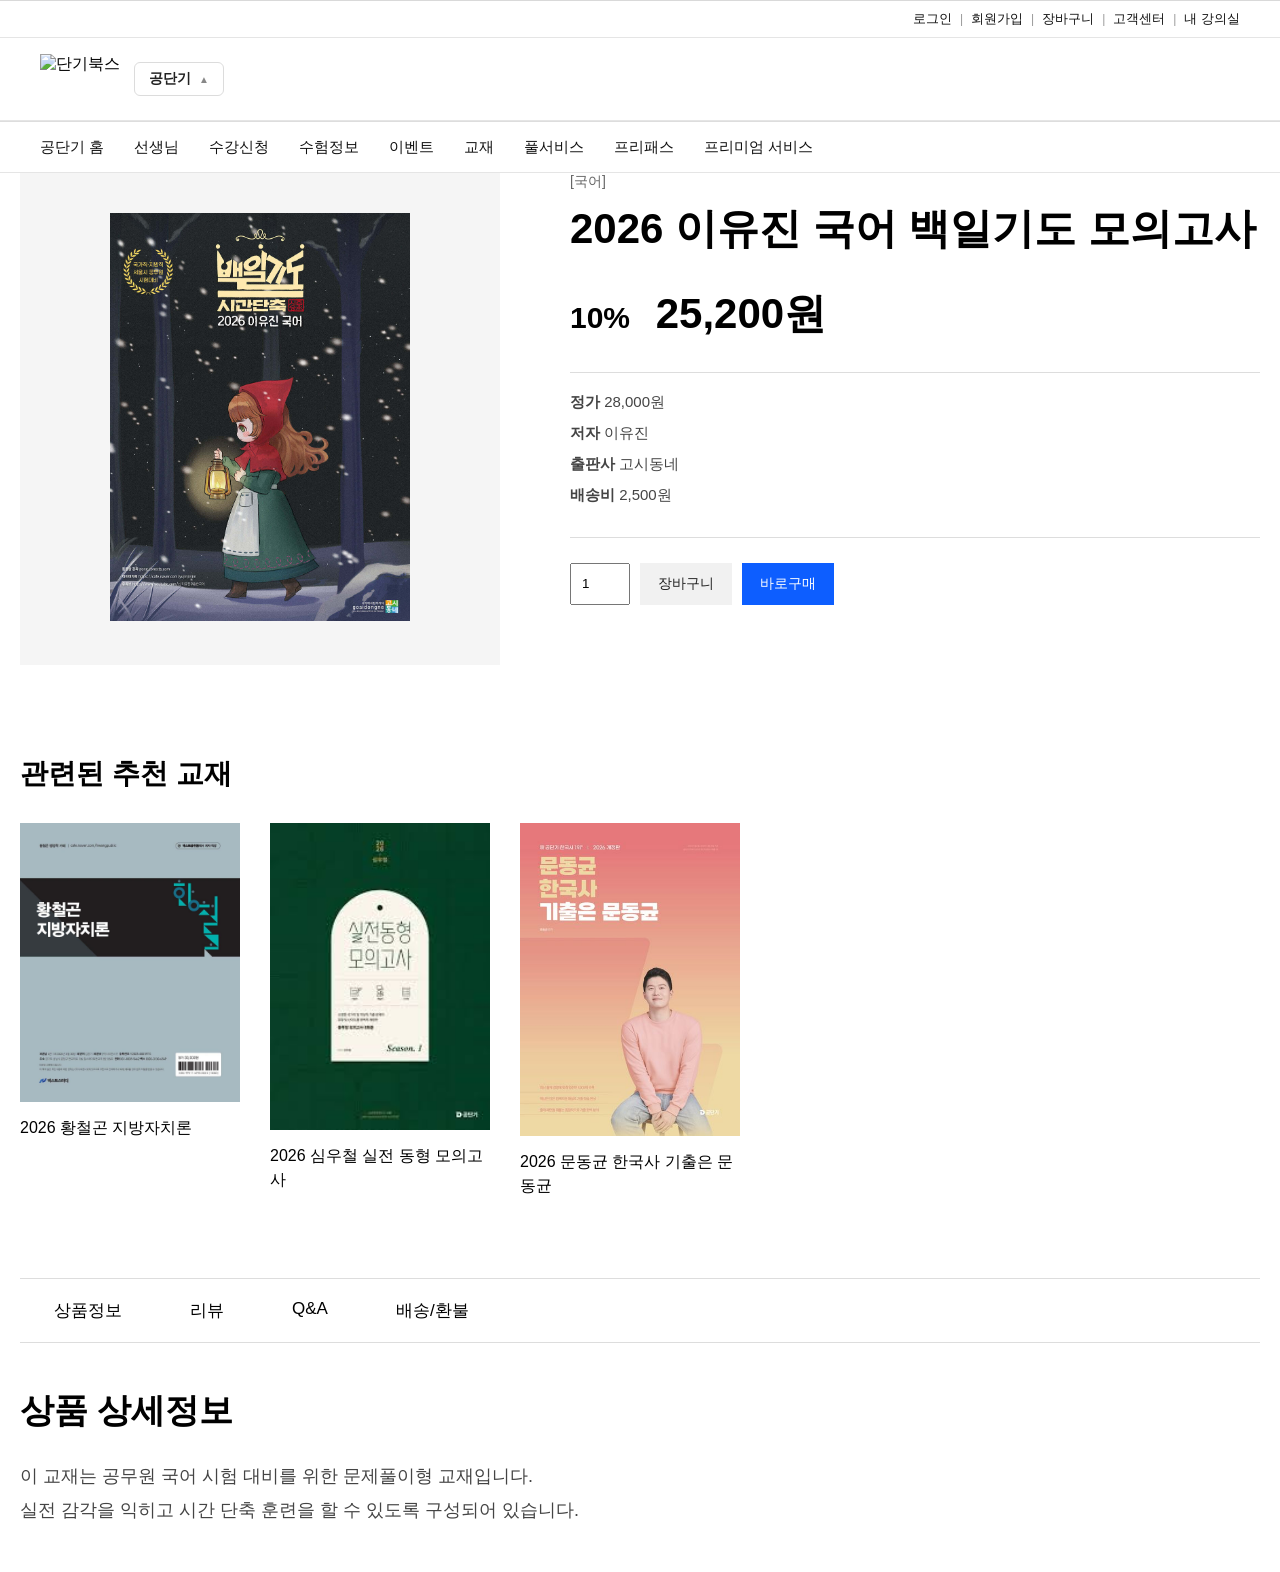
==== sub.html @ 4f8efdba "20260330" ====
<!DOCTYPE html>
<html lang="ko">

<head>
    <meta charset="UTF-8">
    <meta name="viewport" content="width=device-width, initial-scale=1.0">
    <title>상세 페이지</title>
    <link rel="stylesheet" href="./css/reset.css">
    <link rel="stylesheet" href="./css/main.css">
</head>

<body>

    <header class="sub-header">
        <div class="top-menu-wrap">
            <div class="top-menu">
                <a href="#">로그인</a>
                <span>|</span>
                <a href="#">회원가입</a>
                <span>|</span>
                <a href="#">장바구니</a>
                <span>|</span>
                <a href="#">고객센터</a>
                <span>|</span>
                <a href="#">내 강의실</a>
            </div>
        </div>

        <div class="logo-wrap">
            <div class="logo-inner">
                <a href="../index.html" class="logo-area">
                    <img src="https://un-static.conects.com/un_static/img/common/logo/header_logo_dangibooks.png"
                        alt="단기북스">
                </a>
                <div class="brand-select">
                    공단기
                    <span>▲</span>
                </div>
            </div>
        </div>
    </header>

    <div class="container sub-page">

        <section class="product-top">

        </section>

    </div>

    <div class="gnb-wrap">
        <div class="gnb-inner">
            <ul class="gnb-menu">
                <li><a href="#">공단기 홈</a></li>
                <li><a href="#">선생님</a></li>
                <li><a href="#">수강신청</a></li>
                <li><a href="#">수험정보</a></li>
                <li><a href="#">이벤트</a></li>
                <li><a href="#">교재</a></li>
                <li><a href="#">풀서비스</a></li>
                <li><a href="#">프리패스</a></li>
                <li><a href="#">프리미엄 서비스</a></li>
            </ul>
        </div>
    </div>

    <div class="container sub-page">

        <section class="product-top">
            <div class="product-left">
                <img src="./img/book3.jpg" alt="2026 이유진 국어 백일기도 모의고사">
            </div>

            <div class="product-right">
                <p class="book-label">[국어]</p>
                <h2 class="product-title">2026 이유진 국어 백일기도 모의고사</h2>
                <p class="product-price"><span>10%</span> 25,200원</p>

                <div class="product-info">
                    <p><strong>정가</strong> 28,000원</p>
                    <p><strong>저자</strong> 이유진</p>
                    <p><strong>출판사</strong> 고시동네</p>
                    <p><strong>배송비</strong> 2,500원</p>
                </div>

                <div class="purchase-box">
                    <input type="number" value="1" min="1">
                    <button class="cart-btn">장바구니</button>
                    <button class="buy-btn">바로구매</button>
                </div>
            </div>
        </section>

        <section class="related-books">
            <h3>관련된 추천 교재</h3>
            <div class="related-list">
                <div class="related-item">
                    <img src="./img/book1.jpg " alt="관련 책 1">
                    <p>2026 황철곤 지방자치론</p>
                </div>
                <div class="related-item">
                    <img src="./img/book2.jpg" alt="관련 책 2">
                    <p>2026 심우철 실전 동형 모의고사</p>
                </div>
                <div class="related-item">
                    <img src="./img/book4.jpg" alt="관련 책 3">
                    <p>2026 문동균 한국사 기출은 문동균</p>
                </div>
            </div>
        </section>

        <section class="detail-section">
            <ul class="detail-menu">
                <li>상품정보</li>
                <li>리뷰</li>
                <li>Q&A</li>
                <li>배송/환불</li>
            </ul>

            <div class="detail-content">
                <h3>상품 상세정보</h3>
                <p>
                    이 교재는 공무원 국어 시험 대비를 위한 문제풀이형 교재입니다.<br>
                    실전 감각을 익히고 시간 단축 훈련을 할 수 있도록 구성되어 있습니다.
                </p>
            </div>
        </section>

    </div>

</body>

</html>
---- css/main.css ----
@charset "utf-8";

* {
  margin: 0;
  padding: 0;
  box-sizing: border-box;
}

html,
body {
  overflow-x: hidden;
}

body {
  background-color: #fff;
  font-family: Arial, "Noto Sans KR", sans-serif;
}

ul,
li {
  list-style: none;
}

a {
  text-decoration: none;
  color: inherit;
}

.container {
  width: 1240px;
  margin: 0 auto;
}

/* header */
header {
  width: 100%;
  border-bottom: 1px solid #ddd;
}

#header_top {
  width: 100%;
  height: 32px;
  background-color: #f8f8f8;
  border-bottom: 1px solid #eee;
}

.top-inner {
  height: 100%;
  display: flex;
  justify-content: flex-end;
  align-items: center;
}

.top-menu {
  display: flex;
  gap: 12px;
}

.top-menu li::after {
  content: "|";
  margin-left: 12px;
  color: #ccc;
}

.top-menu li:last-child::after {
  content: "";
}

#header_main {
  width: 1240px;
  height: 70px;
  margin: 0 auto;
  background-color: #fff;
  display: flex;
}

.header-inner {
  height: 100%;
  display: flex;
  align-items: center;
  gap: 16px;
}

#logo {
  display: flex;
  align-items: center;
  gap: 12px;
}

#header_main img{
 width: 175px;
}
.logo-text {
  font-size: 28px;
  font-weight: 800;
  color: #222;
  letter-spacing: -1px;
  line-height: 1;
}

/* family site */
.family-site {
  position: relative;
}

.family-btn {
  min-width: 98px;
  height: 42px;
  padding: 0 14px;
  border: 1px solid #dcdcdc;
  border-radius: 6px;
  background-color: #fff;
  display: flex;
  align-items: center;
  justify-content: space-between;
  gap: 10px;
  font-size: 16px;
  font-weight: 700;
  cursor: pointer;
  margin-top: 6px;
}

.arrow {
  font-size: 14px;
  color: #7a8699;
  transition: 0.2s;
}

.family-list {
  display: none;
  position: absolute;
  top: 42px;
  left: 0;
  width: 150px;
  background-color: #fff;
  border: 1px solid #ddd;
  border-top: none;
  border-radius: 0 0 6px 6px;
  box-shadow: 0 8px 18px rgba(0, 0, 0, 0.08);
  z-index: 1000;
  padding: 10px 0;
}

.family-list li {
  padding: 12px 18px;
  font-size: 15px;
  white-space: nowrap;
}

.family-list li:hover {
  background-color: #f5f7fb;
}

.family-site:hover .family-list {
  display: block;
}

.family-site:hover .family-btn {
  border-bottom-left-radius: 0;
  border-bottom-right-radius: 0;
}

.family-site:hover .arrow {
  transform: rotate(180deg);
}

/* nav */
nav {
  width: 100%;
  height: 50px;
  background-color: #fff;
  border-top: 1px solid #eee;
  border-bottom: 1px solid #ddd;
}

nav .container {
  height: 100%;
  display: flex;
  justify-content: flex-start;
  align-items: center;
}

nav ul {
  display: flex;
  align-items: center;
  gap: 34px;
  height: 100%;
  white-space: nowrap;
}

.gnb a {
  font-size: 18px;
  font-weight: 700;
  color: #222;
}

/* main */
main {
  width: 1240px;
  margin: 0 auto;
  display: flex;
  gap: 20px;
  background-color: #fff;
}

aside {
  width: 190px;
  padding: 20px 0;
  background-color: #fff;
}

.side-box {
  width: 100%;
  background-color: #fff;
  border-radius: 10px;
  border: 1px solid #e5e5e5;
  overflow: hidden;
}

.side-header {
  background: linear-gradient(135deg, #2d6cdf, #4a7df0);
  color: white;
  font-size: 18px;
  font-weight: 700;
  padding: 18px;
}

.side-menu {
  padding: 10px 0;
}

.side-menu li {
  padding: 14px 18px;
  font-size: 15px;
  color: #222;
  cursor: pointer;
}

.side-menu li:hover {
  background-color: #f5f7fb;
}

.side-menu li.active {
  font-weight: 700;
}

.side-menu li.sub {
  font-size: 13px;
  color: #999;
  padding-left: 28px;
}

.side-divider {
  height: 1px;
  background-color: #eee;
  margin: 10px 0;
}

/* main content */
#main_content {
  flex: 1;
  background-color: #fff;
  min-width: 0;
}

#content-top {
  width: 100%;
  display: flex;
  gap: 18px;
  align-items: flex-start;
}

#slider {
  flex: 1;
  min-width: 0;
  height: 420px;
  border: 1px solid #ddd;
  border-radius: 16px;
  display: flex;
  overflow: hidden;
  background: #fff;
}

#slider_txt {
  width: 220px;              
  padding: 40px 24px;
  flex-shrink: 0;
  position: relative;
  display: flex;
  flex-direction: column;
  justify-content: flex-start;
}

#slider_txt h2 {
  font-size: 22px;
  font-weight: 800;
  line-height: 1.4;
  color: #111;
  margin-bottom: 18px;
}


#slider_txt h2 span {
  color: #2f6bff;   /* 👉 Pick! 강조 */
}
#slider_txt p {
  font-size: 15px;
  line-height: 1.6;
  color: #4a5a6a;
}

.slider-btns {
  position: absolute;
  bottom: 30px;
  left: 24px;
  display: flex;
  gap: 10px;
}

.slider-btns button {
  width: 38px;
  height: 38px;
  border-radius: 50%;
  border: 1px solid #ddd;
  background: #fff;
  font-size: 18px;
  cursor: pointer;
  transition: 0.2s;
}


.slider-main {
  flex: 1;
  min-width: 0;
  display: flex;
  align-items: center;
  justify-content: space-between;
  padding: 24px 28px;
  gap: 22px;
}

.main-book {
  width: 210px;
  flex-shrink: 0;
  display: flex;
  justify-content: center;
  align-items: center;
}

.main-book img {
  width: 200px;
  max-height: 290px;
  object-fit: contain;
  display: block;
}

.main-info {
  flex: 1;
  min-width: 0;
  padding-right: 6px;
}

.main-info h3 {
  font-size: 17px;
  line-height: 1.45;
  margin: 0 0 12px;
  color: #111;
}

.author,
.price,
.rank {
  margin-bottom: 10px;
  font-size: 14px;
  line-height: 1.6;
}

.main-info .price span {
  color: #2457ff;
  font-weight: 700;
}

.slider-desc {
  margin-top: 10px;
  font-size: 14px;
  line-height: 1.6;
  color: #7d8793;
  max-width: 420px;
  min-height: 48px;
}

.thumb-list {
  display: flex;
  gap: 8px;
  margin-top: 22px;
  flex-wrap: nowrap;
  overflow-x: auto;
}

.thumb-list .thumb {
  width: 52px;
  height: 68px;
  object-fit: cover;
  border: 1px solid #ddd;
  border-radius: 6px;
  cursor: pointer;
  background: #fff;
  flex-shrink: 0;
  transition: 0.2s;
}

.thumb-list .thumb:hover {
  transform: translateY(-2px);
}


.thumb-list .thumb.active {
  border: 2px solid #2f6bff;
}

.recent-view {
  width: 120px;            
  min-width: 120px;
  height: 220px;
  border: 1px solid #ddd;
  border-radius: 16px;
  background: #fff;
  padding: 16px 14px;
  display: flex;
  flex-direction: column;
  justify-content: flex-start;
}

.recent-view h4 {
  font-size: 14px;
  font-weight: 700;
  color: #111;
  margin-bottom: 14px;
}

.recent-empty {
  flex: 1;
  border-top: 1px solid #eee;
  padding-top: 14px;

  display: flex;
  align-items: center;
  justify-content: center;

  font-size: 13px;
  color: #888;
  text-align: center;
  line-height: 1.6;
}

/* search */
#search-section,
.book-section {
  width: calc(100% - 106px);
}

#search-section {
  margin: 30px 0 0 0;
}

.search-wrap {
  width: 100%;
  height: 95px;
  background-color: #f3f4f8;
  border-radius: 14px;
  display: flex;
  align-items: center;
  justify-content: center;
  padding: 30px 20px;
}

#search {
  width: 340px;
  height: 48px;
  border: 1px solid #dcdfe5;
  border-radius: 10px;
  background-color: #fff;
  outline: none;
  padding: 0 16px;
  font-size: 15px;
  color: #333;
}

#search::placeholder {
  color: #b7bfcc;
}

#search-result {
  margin-top: 24px;
}

/* books */
.book-section {
  display: block;
  margin-top: 40px;
}

.section-title {
  display: block;
  width: 100%;
  font-size: 28px;
  font-weight: 800;
  color: #111;
  margin: 40px 0 24px;
}

.book-grid {
  display: grid;
  grid-template-columns: repeat(5, 1fr);
  gap: 40px 24px;
  width: 100%;
}

.top-grid {
  margin-bottom: 60px;
}

.bottom-grid {
  margin-bottom: 60px;
}
.top-grid {
  gap: 28px 18px;   /* 위쪽만 간격 조금 줄임 */
}

.top-grid .book-thumb {
  height: 180px;    /* 기존 220보다 작게 */
}

.top-grid .book-info {
  margin-top: 10px;
}

.top-grid .book-title {
  font-size: 14px;
  line-height: 1.4;
  min-height: 40px;
}

.top-grid .book-author {
  font-size: 12px;
  margin-bottom: 8px;
}

.top-grid .book-price {
  font-size: 14px;
}

.book-item {
  width: 100%;
  min-width: 0;
  cursor: pointer;
}

.book-thumb {
  width: 100%;
  height: 220px;
  overflow: hidden;
  border-radius: 4px;
  background: none;
}

.book-thumb img {
  width: 100%;
  height: 100%;
  object-fit: contain;
  display: block;
  transition: transform 0.25s ease;
}

.book-item:hover .book-thumb img {
  transform: scale(1.03);
}

.book-info {
  margin-top: 14px;
}

.book-rank {
  display: inline-flex;
  width: 26px;
  height: 26px;
  border-radius: 8px;
  background-color: #7b8798;
  color: #fff;
  font-size: 14px;
  font-weight: 700;
  align-items: center;
  justify-content: center;
  margin-bottom: 10px;
}

.book-title {
  font-size: 16px;
  line-height: 1.45;
  font-weight: 700;
  color: #111;
  min-height: 46px;
  margin-bottom: 8px;
}

.book-author {
  font-size: 13px;
  color: #8b95a1;
  margin-bottom: 10px;
}

.book-price {
  font-size: 15px;
  font-weight: 700;
}

.book-price .discount {
  color: #2457ff;
  margin-right: 6px;
}

.book-price .price {
  color: #111;
}

.top-grid .book-info {
  margin-top: 12px;
}

.top-grid .book-title {
  font-size: 14px;
  line-height: 1.4;
  min-height: 40px;
}

.top-grid .book-author {
  font-size: 12px;
}

.top-grid .book-price {
  font-size: 14px;
}

/* footer */
footer {
  width: 100%;
  background-color: #f7f7f7;
  border-top: 1px solid #ddd;
  padding: 28px 0 36px;
}


.footer-inner {
  display: flex;
  flex-direction: column;
  gap: 10px;
}

.footer-top {
  display: flex;
  justify-content: space-between;
  align-items: center;
  margin-bottom: 4px;
}

.footer-menu {
  display: flex;
  gap: 20px;
  font-size: 12px;
  color: #666;
}

.footer-menu li {
  position: relative;
}

.footer-menu li::after {
  content: "|";
  margin-left: 15px;
  color: #ccc;
}


.footer-menu li:last-child::after {
  content: "";
}

.footer-menu .bold {
  font-weight: 700;
  color: #222;
}

.family-site-btn {
  min-width: 160px;
  height: 32px;
  padding: 0 14px;
  border: 1px solid #ddd;
  border-radius: 4px;
  background: #fff;
  font-size: 12px;
  color: #333;
  text-align: left;
  cursor: pointer;
}


.family-site-footer {
  flex-shrink: 0;
}

.company {
  font-size: 15px;
  font-weight: 700;
  color: #444;
  margin-top: 2px;
}

.company-info {
  font-size: 12px;
  color: #777;
  line-height: 1.8;
}

.company-info span {
  margin: 0 6px;
  color: #c7c7c7;
}

.company-banner {
  width: 100%;
  margin: 30px 0;
  border-radius: 10px;
  overflow: hidden;
}

.company-banner img {
  display: block;
  width: 100%;
  height: auto;
}


/* 서브페이지 */
.sub-page {
   padding: 0;
}

.product-top {
  display: flex;
  gap: 70px;
  align-items: flex-start;
  margin-top: 0;
}

.product-left {
  width: 480px;
  background: #f5f5f5;
  padding: 40px;
  box-sizing: border-box;
  text-align: center;
}

.product-left img {
  width: 300px;
  height: auto;
}

.product-right {
  flex: 1;
}

.book-label {
  font-size: 14px;
  color: #666;
  margin-bottom: 10px;
}

.product-title {
  font-size: 42px;
  line-height: 1.35;
  margin-bottom: 28px;
}


.product-price {
  font-size: 42px;
  font-weight: 700;
  margin-bottom: 30px;
}


.product-price span {
  font-size: 30px;
  margin-right: 14px;
}
.product-info {
  border-top: 1px solid #ddd;
  border-bottom: 1px solid #ddd;
  padding: 20px 0;
  margin-bottom: 25px;
}

.product-info p {
  font-size: 15px;
  margin-bottom: 12px;
  color: #444;
}

.purchase-box {
  display: flex;
  gap: 10px;
  align-items: center;
}

.purchase-box input {
  width: 60px;
  height: 42px;
  padding-left: 10px;
  box-sizing: border-box;
}

.cart-btn,
.buy-btn {
  height: 42px;
  padding: 0 18px;
  border: none;
  cursor: pointer;
  font-size: 14px;
}

.cart-btn {
  background: #f1f1f1;
  color: #222;
}

.buy-btn {
  background: #0d5eff;
  color: white;
}

.related-books {
  margin-top: 90px;
}

.related-books h3 {
  font-size: 28px;
  margin-bottom: 30px;
}

.related-list {
  display: flex;
  gap: 30px;
}

.related-item {
  width: 220px;
}

.related-item img {
  width: 100%;
  height: auto;
  display: block;
  background: #f7f7f7;
}

.related-item p {
  margin-top: 14px;
  font-size: 16px;
  line-height: 1.5;
}

.detail-section {
  margin-top: 80px;
}

.detail-menu {
  display: flex;
  border-top: 1px solid #ddd;
  border-bottom: 1px solid #ddd;
  margin-top: 80px;
}

.detail-menu li {
  padding: 20px 34px;
  font-size: 17px;
  font-weight: 500;
  cursor: pointer;
}

.detail-content {
  padding: 45px 0;
}

.detail-content h3 {
  font-size: 34px;
  margin-bottom: 25px;
}

.detail-content p {
  font-size: 18px;
  line-height: 1.9;
  color: #444;
}

/* ===== 서브페이지 헤더 ===== */
.sub-header {
  width: 100%;
  background: #fff;
  border-top: 1px solid #d9d9d9;
}

.top-menu-wrap {
  border-bottom: 1px solid #e5e5e5;
}

.top-menu {
  width: 1200px;
  margin: 0 auto;
  height: 36px;
  display: flex;
  justify-content: flex-end;
  align-items: center;
  gap: 8px;
  font-size: 13px;
}

.top-menu a {
  color: #111;
  text-decoration: none;
}

.top-menu span {
  color: #999;
  font-size: 12px;
}

.logo-wrap {
  border-bottom: 1px solid #e5e5e5;
}

.logo-inner {
  width: 1200px;
  height: 82px;
  margin: 0 auto;
  display: flex;
  align-items: center;
  gap: 14px;
}

.logo-area img {
  height: 50px;
  display: block;
}

.brand-select {
  height: 34px;
  padding: 0 14px;
  border: 1px solid #dcdcdc;
  border-radius: 6px;
  display: flex;
  align-items: center;
  gap: 8px;
  font-size: 14px;
  font-weight: 600;
  color: #222;
  background: #fff;
}

.brand-select span {
  font-size: 10px;
  color: #888;
}

/* ===== 메뉴바 (gnb) ===== */
.gnb-wrap {
  border-bottom: 1px solid #e5e5e5;
  background: #fff;
}

.gnb-inner {
  width: 1200px;
  margin: 0 auto;
}

.gnb-menu {
  display: flex;
  gap: 30px;
  height: 50px;
  align-items: center;
}

.gnb-menu li a {
  font-size: 15px;
  font-weight: 500;
  color: #111;
  text-decoration: none;
}

.gnb-menu li a:hover {
  color: #0d5eff;
}
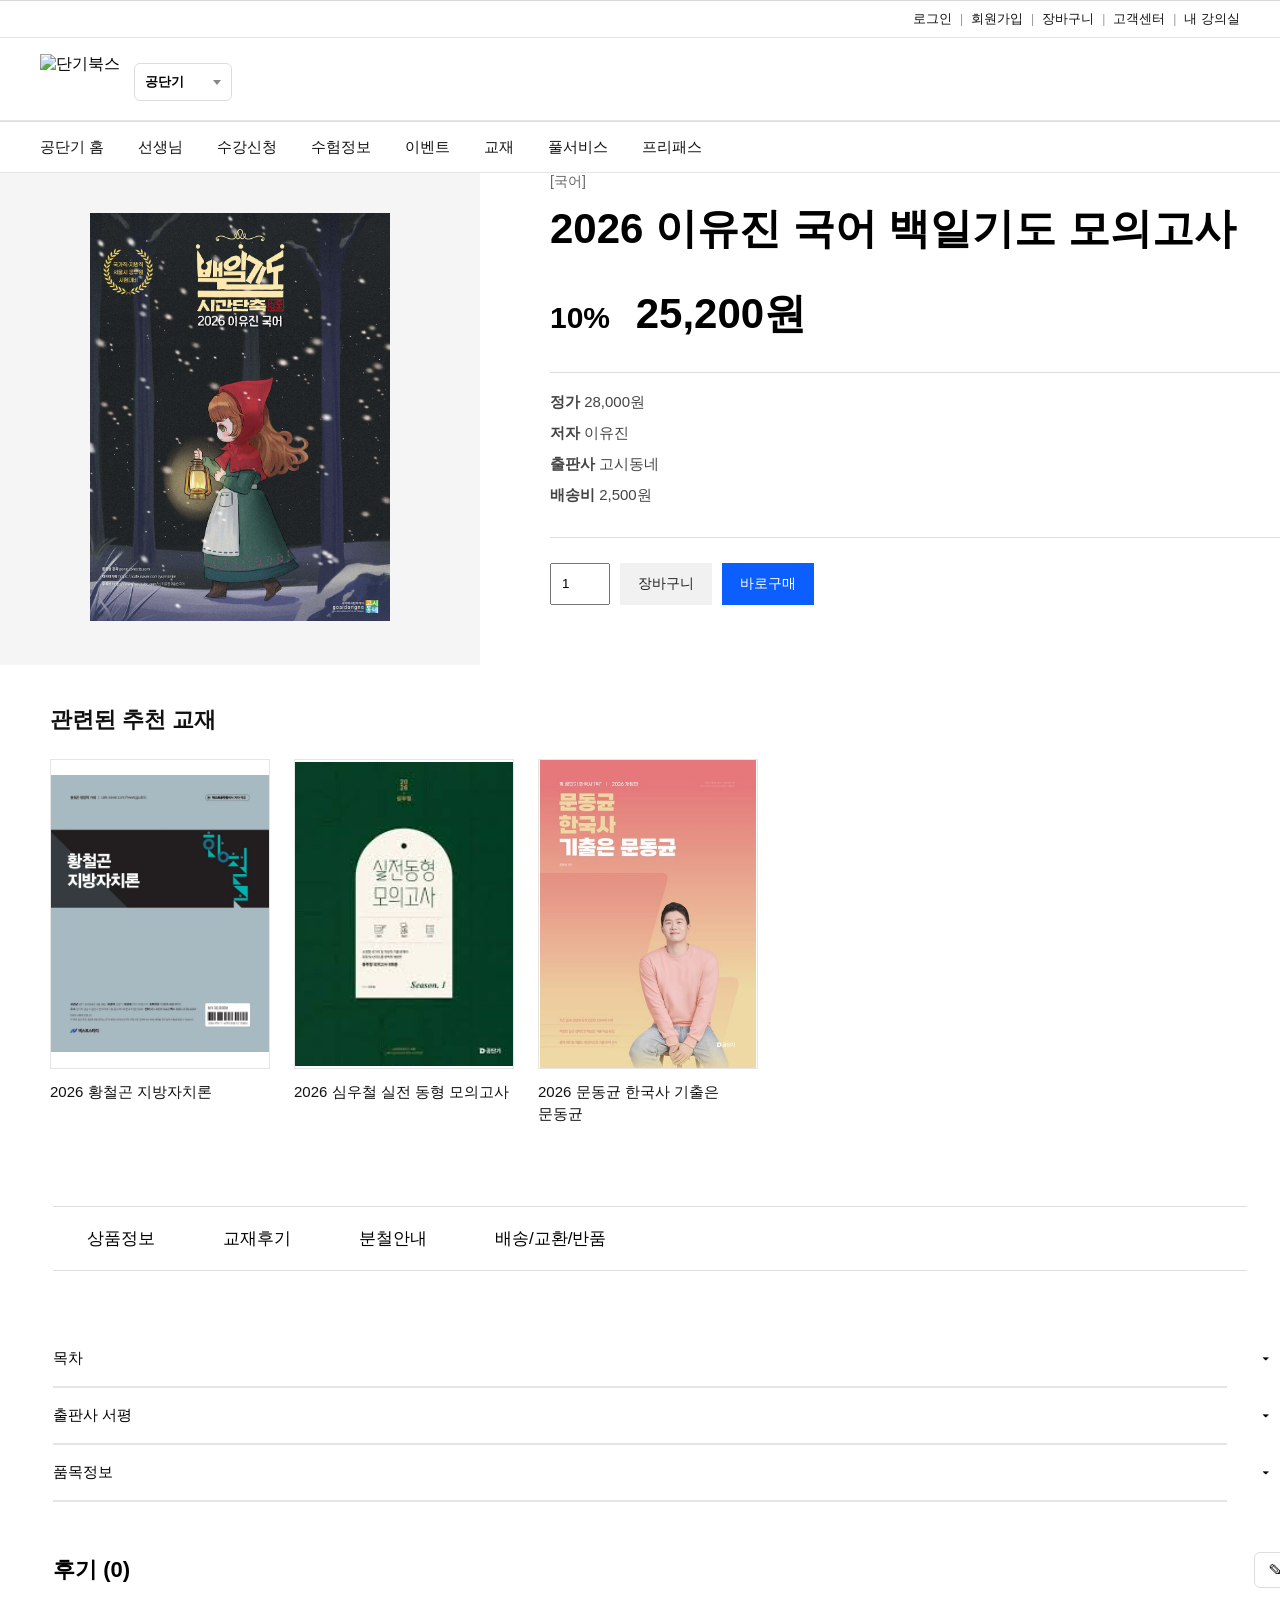
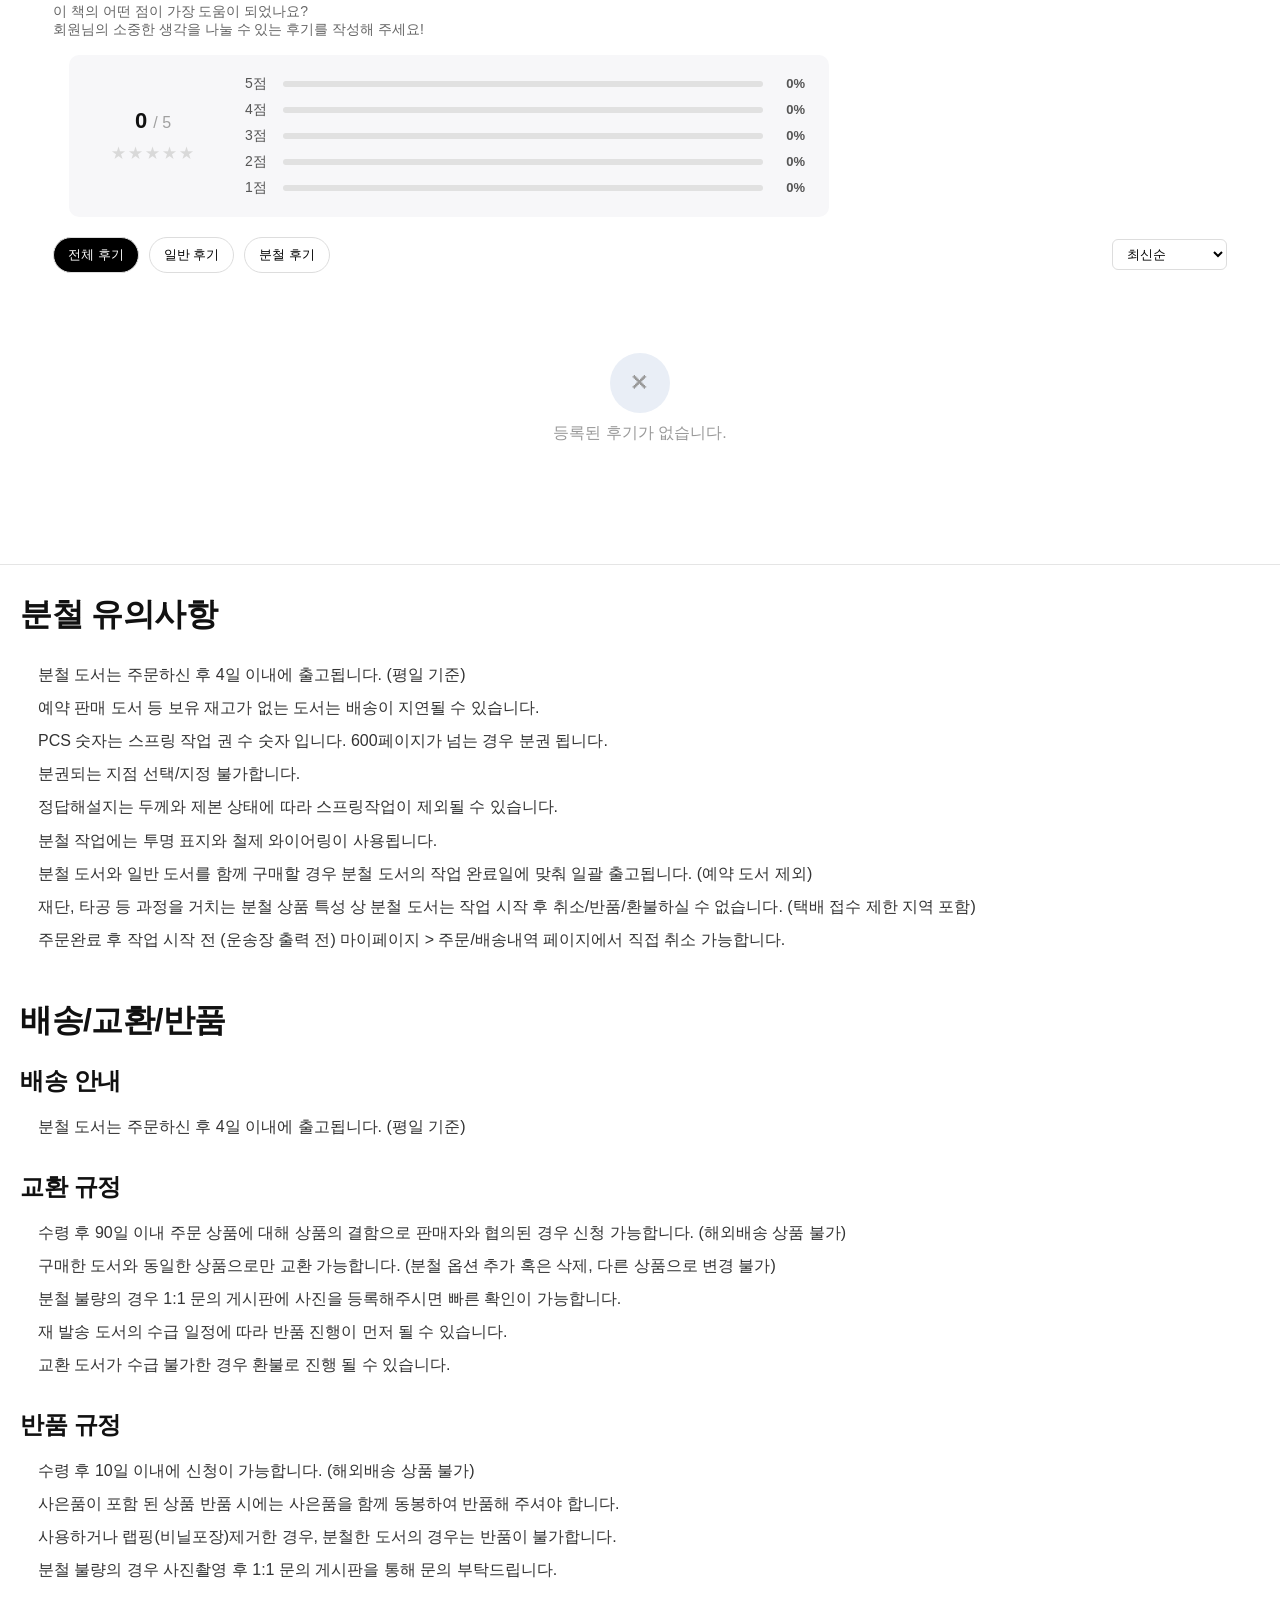
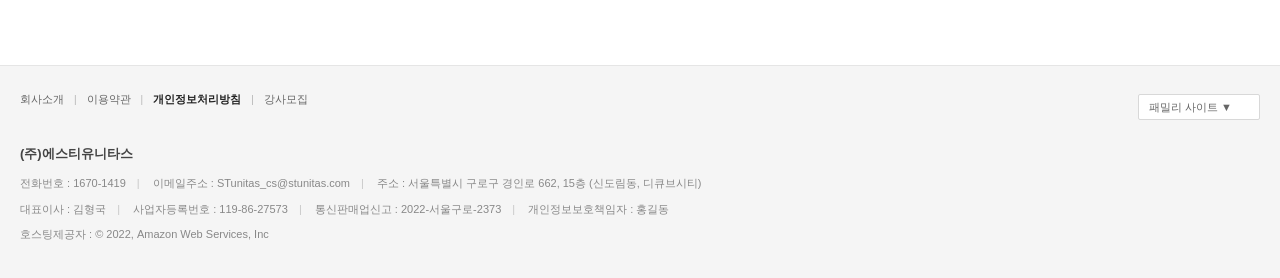
==== commit 78978307: "20260330" ====
--- a/sub.html
+++ b/sub.html
@@ -28,39 +28,69 @@
 
         <div class="logo-wrap">
             <div class="logo-inner">
-                <a href="../index.html" class="logo-area">
+                <a href="./index.html" class="logo-area">
                     <img src="https://un-static.conects.com/un_static/img/common/logo/header_logo_dangibooks.png"
                         alt="단기북스">
                 </a>
-                <div class="brand-select">
-                    공단기
-                    <span>▲</span>
-                </div>
-            </div>
-        </div>
+                <div class="family-site">
+                    <div class="family-btn">
+                        <span>공단기</span>
+                        <span class="arrow"></span>
+                    </div>
+                    <ul class="family-list">
+                        <li> <a href="#">공단기</a></li>
+                        <li> <a href="#">기술단기</a></li>
+                        <li> <a href="#">소방단기</a></li>
+                        <li> <a href="#">공기업단기</a></li>
+                        <li> <a href="#">자단기</a></li>
+                        <li> <a href="#">영단기</a></li>
+                        <li> <a href="#">노무사단기</a></li>
+                        <li> <a href="#">법무사단기</a></li>
+                    </ul>
+
+                </div>
+            </div>
     </header>
-
-    <div class="container sub-page">
-
-        <section class="product-top">
-
-        </section>
-
-    </div>
 
     <div class="gnb-wrap">
         <div class="gnb-inner">
             <ul class="gnb-menu">
-                <li><a href="#">공단기 홈</a></li>
-                <li><a href="#">선생님</a></li>
-                <li><a href="#">수강신청</a></li>
-                <li><a href="#">수험정보</a></li>
-                <li><a href="#">이벤트</a></li>
-                <li><a href="#">교재</a></li>
-                <li><a href="#">풀서비스</a></li>
-                <li><a href="#">프리패스</a></li>
-                <li><a href="#">프리미엄 서비스</a></li>
-            </ul>
+                <li><a href="index.html">공단기 홈</a></li>
+                <li><a href="sub.html">선생님</a></li>
+
+                <li class="has-sub">
+                    <a href="sub.html">수강신청</a>
+                    <ul class="sub-menu">
+                        <li><a href="#">전체강좌</a></li>
+                        <li><a href="#">무료강좌</a></li>
+                    </ul>
+                </li>
+                <li><a href="sub.html">수험정보</a></li>
+                <li><a href="sub.html">이벤트</a></li>
+                <li><a href="sub.html">교재</a></li>
+                <li class="has-sub">
+                    <a href="sub.html">풀서비스</a>
+                    <ul class="sub-menu">
+                        <li><a href="#">국가직 풀서비스</a></li>
+                        <li><a href="#">지방직 풀서비스</a></li>
+                        <li><a href="#">법원직 풀서비스</a></li>
+                        <li><a href="#">군무원 풀서비스</a></li>
+                    </ul>
+                </li>
+
+                <li class="has-sub">
+                    <a href="sub.html">프리패스</a>
+                    <ul class="sub-menu">
+                        <li><a href="#">9/7급 프리패스</a></li>
+                        <li><a href="#">9급 프리패스</a></li>
+                        <li><a href="#">법원등기 프리패스</a></li>
+                        <li><a href="#">군무원 프리패스</a></li>
+                        <li><a href="#">PAST프리패스</a></li>
+                        <li><a href="#">대학생 프리패스</a></li>
+                        <li><a href="#">36+프리패스</a></li>
+                        <li><a href="#">교정직 승진 프리패스</a></li>
+                        <li><a href="#">프리미엄서비스</a></li>
+                    </ul>
         </div>
     </div>
 
@@ -73,7 +103,7 @@
 
             <div class="product-right">
                 <p class="book-label">[국어]</p>
-                <h2 class="product-title">2026 이유진 국어 백일기도 모의고사</h2>
+                <h5 class="product-title">2026 이유진 국어 백일기도 모의고사</h5>
                 <p class="product-price"><span>10%</span> 25,200원</p>
 
                 <div class="product-info">
@@ -92,41 +122,244 @@
         </section>
 
         <section class="related-books">
-            <h3>관련된 추천 교재</h3>
-            <div class="related-list">
-                <div class="related-item">
-                    <img src="./img/book1.jpg " alt="관련 책 1">
-                    <p>2026 황철곤 지방자치론</p>
-                </div>
-                <div class="related-item">
-                    <img src="./img/book2.jpg" alt="관련 책 2">
-                    <p>2026 심우철 실전 동형 모의고사</p>
-                </div>
-                <div class="related-item">
-                    <img src="./img/book4.jpg" alt="관련 책 3">
-                    <p>2026 문동균 한국사 기출은 문동균</p>
+            <h2>관련된 추천 교재</h2>
+
+            <div class="related-book-list">
+                <div class="related-book-item">
+                    <a href="#">
+                        <div class="related-book-thumb">
+                            <img src="./img/book1.jpg" alt="2026 황철곤 지방자치론">
+                        </div>
+                        <p>2026 황철곤 지방자치론</p>
+                    </a>
+                </div>
+
+                <div class="related-book-item">
+                    <a href="#">
+                        <div class="related-book-thumb">
+                            <img src="./img/book2.jpg" alt="2026 심우철 실전 동형 모의고사">
+                        </div>
+                        <p>2026 심우철 실전 동형 모의고사</p>
+                    </a>
+                </div>
+
+                <div class="related-book-item">
+                    <a href="#">
+                        <div class="related-book-thumb">
+                            <img src="./img/book4.jpg" alt="2026 문동균 한국사 기출은 문동균">
+                        </div>
+                        <p>2026 문동균 한국사 기출은 문동균</p>
+                    </a>
                 </div>
             </div>
         </section>
-
         <section class="detail-section">
             <ul class="detail-menu">
                 <li>상품정보</li>
-                <li>리뷰</li>
-                <li>Q&A</li>
-                <li>배송/환불</li>
+                <li>교재후기</li>
+                <li>분철안내</li>
+                <li>배송/교환/반품</li>
             </ul>
 
-            <div class="detail-content">
-                <h3>상품 상세정보</h3>
+
+            </p>
+    </div>
+    </section>
+
+    </div>
+
+    <div class="detail-section">
+
+        <!-- 아코디언 -->
+        <div class="accordion">
+            <div class="accordion-item">
+                <div class="accordion-header">목차</div>
+                <div class="accordion-content">
+                    여기에 목차 내용 넣기
+                </div>
+            </div>
+
+            <div class="accordion-item">
+                <div class="accordion-header">출판사 서평</div>
+                <div class="accordion-content">
+                    여기에 서평 내용 넣기
+                </div>
+            </div>
+
+            <div class="accordion-item">
+                <div class="accordion-header">품목정보</div>
+                <div class="accordion-content">
+                    여기에 품목정보 넣기
+                </div>
+            </div>
+        </div>
+
+        <!-- 후기 -->
+        <div class="review-section">
+            <div class="container">
+            <div class="review-top">
+                <h2>후기 <span>(0)</span></h2>
+                <button class="review-btn">✎ 후기작성</button>
+            </div>
+
+            <p class="review-guide">
+                이 책의 어떤 점이 가장 도움이 되었나요?<br>
+                회원님의 소중한 생각을 나눌 수 있는 후기를 작성해 주세요!
+            </p>
+
+            <!-- 평점 -->
+            <div class="rating-box">
+                <div class="rating-left">
+                    <div class="score">0 <span>/ 5</span></div>
+                    <div class="stars">★★★★★</div>
+                </div>
+
+                <div class="rating-right">
+                    <div class="bar">
+                        <span>5점</span>
+                        <div class="line"></div>
+                        <b>0%</b>
+                    </div>
+                    <div class="bar">
+                        <span>4점</span>
+                        <div class="line"></div>
+                        <b>0%</b>
+                    </div>
+                    <div class="bar">
+                        <span>3점</span>
+                        <div class="line"></div>
+                        <b>0%</b>
+                    </div>
+                    <div class="bar">
+                        <span>2점</span>
+                        <div class="line"></div>
+                        <b>0%</b>
+                    </div>
+                    <div class="bar">
+                        <span>1점</span>
+                        <div class="line"></div>
+                        <b>0%</b>
+                    </div>
+                </div>
+            </div>
+        </div>
+            <!-- 탭 -->
+            <div class="review-tabs">
+                <button class="active">전체 후기</button>
+                <button>일반 후기</button>
+                <button>분철 후기</button>
+                <select>
+                    <option>최신순</option>
+                    <option>평점 높은 순</option>
+                    <option>평점 낮은 순</option>
+                </select>
+            </div>
+
+            <!-- 빈 상태 -->
+            <div class="no-review">
+                <div class="icon">✕</div>
+                <p>등록된 후기가 없습니다.</p>
+            </div>
+        </div>
+
+    </div>
+
+    <section class="product-notice">
+        <div class="notice-inner">
+            <div class="notice-box">
+                <h3>분철 유의사항</h3>
+                <ul>
+                    <li>분철 도서는 주문하신 후 4일 이내에 출고됩니다. (평일 기준)</li>
+                    <li>예약 판매 도서 등 보유 재고가 없는 도서는 배송이 지연될 수 있습니다.</li>
+                    <li>PCS 숫자는 스프링 작업 권 수 숫자 입니다. 600페이지가 넘는 경우 분권 됩니다.</li>
+                    <li>분권되는 지점 선택/지정 불가합니다.</li>
+                    <li>정답해설지는 두께와 제본 상태에 따라 스프링작업이 제외될 수 있습니다.</li>
+                    <li>분철 작업에는 투명 표지와 철제 와이어링이 사용됩니다.</li>
+                    <li>분철 도서와 일반 도서를 함께 구매할 경우 분철 도서의 작업 완료일에 맞춰 일괄 출고됩니다. (예약 도서 제외)</li>
+                    <li>재단, 타공 등 과정을 거치는 분철 상품 특성 상 분철 도서는 작업 시작 후 취소/반품/환불하실 수 없습니다. (택배 접수 제한 지역 포함)</li>
+                    <li>주문완료 후 작업 시작 전 (운송장 출력 전) 마이페이지 &gt; 주문/배송내역 페이지에서 직접 취소 가능합니다.</li>
+                </ul>
+            </div>
+
+            <div class="notice-box">
+                <h3>배송/교환/반품</h3>
+
+                <div class="notice-sub">
+                    <h4>배송 안내</h4>
+                    <ul>
+                        <li>분철 도서는 주문하신 후 4일 이내에 출고됩니다. (평일 기준)</li>
+                    </ul>
+                </div>
+
+                <div class="notice-sub">
+                    <h4>교환 규정</h4>
+                    <ul>
+                        <li>수령 후 90일 이내 주문 상품에 대해 상품의 결함으로 판매자와 협의된 경우 신청 가능합니다. (해외배송 상품 불가)</li>
+                        <li>구매한 도서와 동일한 상품으로만 교환 가능합니다. (분철 옵션 추가 혹은 삭제, 다른 상품으로 변경 불가)</li>
+                        <li>분철 불량의 경우 1:1 문의 게시판에 사진을 등록해주시면 빠른 확인이 가능합니다.</li>
+                        <li>재 발송 도서의 수급 일정에 따라 반품 진행이 먼저 될 수 있습니다.</li>
+                        <li>교환 도서가 수급 불가한 경우 환불로 진행 될 수 있습니다.</li>
+                    </ul>
+                </div>
+
+                <div class="notice-sub">
+                    <h4>반품 규정</h4>
+                    <ul>
+                        <li>수령 후 10일 이내에 신청이 가능합니다. (해외배송 상품 불가)</li>
+                        <li>사은품이 포함 된 상품 반품 시에는 사은품을 함께 동봉하여 반품해 주셔야 합니다.</li>
+                        <li>사용하거나 랩핑(비닐포장)제거한 경우, 분철한 도서의 경우는 반품이 불가합니다.</li>
+                        <li>분철 불량의 경우 사진촬영 후 1:1 문의 게시판을 통해 문의 부탁드립니다.</li>
+                    </ul>
+                </div>
+            </div>
+        </div>
+    </section>
+
+    <footer class="site-footer">
+        <div class="footer-inner">
+            <div class="footer-top">
+                <div class="footer-links">
+                    <a href="#">회사소개</a>
+                    <span>|</span>
+                    <a href="#">이용약관</a>
+                    <span>|</span>
+                    <a href="#" class="strong">개인정보처리방침</a>
+                    <span>|</span>
+                    <a href="#">강사모집</a>
+                </div>
+
+                <div class="family-site">
+                    <button type="button">패밀리 사이트 ▼</button>
+                </div>
+            </div>
+
+            <div class="footer-info">
+                <p class="company-name">(주)에스티유니타스</p>
+
                 <p>
-                    이 교재는 공무원 국어 시험 대비를 위한 문제풀이형 교재입니다.<br>
-                    실전 감각을 익히고 시간 단축 훈련을 할 수 있도록 구성되어 있습니다.
+                    <span>전화번호 : 1670-1419</span>
+                    <span>|</span>
+                    <span>이메일주소 : STunitas_cs@stunitas.com</span>
+                    <span>|</span>
+                    <span>주소 : 서울특별시 구로구 경인로 662, 15층 (신도림동, 디큐브시티)</span>
                 </p>
-            </div>
-        </section>
-
-    </div>
+
+                <p>
+                    <span>대표이사 : 김형국</span>
+                    <span>|</span>
+                    <span>사업자등록번호 : 119-86-27573</span>
+                    <span>|</span>
+                    <span>통신판매업신고 : 2022-서울구로-2373</span>
+                    <span>|</span>
+                    <span>개인정보보호책임자 : 홍길동</span>
+                </p>
+
+                <p>
+                    <span>호스팅제공자 : © 2022, Amazon Web Services, Inc</span>
+                </p>
+            </div>
+        </div>
+    </footer>
 
 </body>
 
--- a/css/main.css
+++ b/css/main.css
@@ -87,9 +87,10 @@
   gap: 12px;
 }
 
-#header_main img{
- width: 175px;
-}
+#header_main img {
+  width: 175px;
+}
+
 .logo-text {
   font-size: 28px;
   font-weight: 800;
@@ -98,6 +99,15 @@
   line-height: 1;
 }
 
+.arrow {
+  width: 0;
+  height: 0;
+  border-left: 4px solid transparent;
+  border-right: 4px solid transparent;
+  border-top: 5px solid #888;
+  display: inline-block;
+}
+
 /* family site */
 .family-site {
   position: relative;
@@ -105,16 +115,16 @@
 
 .family-btn {
   min-width: 98px;
-  height: 42px;
-  padding: 0 14px;
+  height: 38px;
+  padding: 0 10px;
   border: 1px solid #dcdcdc;
   border-radius: 6px;
   background-color: #fff;
   display: flex;
   align-items: center;
   justify-content: space-between;
-  gap: 10px;
-  font-size: 16px;
+  gap: 6px;
+  font-size: 13px;
   font-weight: 700;
   cursor: pointer;
   margin-top: 6px;
@@ -127,28 +137,43 @@
 }
 
 .family-list {
-  display: none;
+ display: none;
   position: absolute;
-  top: 42px;
+  top: 34px;
   left: 0;
   width: 150px;
-  background-color: #fff;
+  background: #fff;
   border: 1px solid #ddd;
   border-top: none;
   border-radius: 0 0 6px 6px;
-  box-shadow: 0 8px 18px rgba(0, 0, 0, 0.08);
+  box-shadow: 0 8px 16px rgba(0,0,0,0.08);
+  padding: 6px 0;
   z-index: 1000;
-  padding: 10px 0;
 }
 
 .family-list li {
-  padding: 12px 18px;
-  font-size: 15px;
+  padding: 12 14px;
+  font-size: 13px;
   white-space: nowrap;
-}
-
-.family-list li:hover {
-  background-color: #f5f7fb;
+  line-height: 1.6;
+   list-style: none;
+}
+
+.family-list li + li {
+  margin-top: 2px;
+}
+
+.family-list li a {
+  display: block;
+  padding: 10px 14px;
+  font-size: 13px;
+  color: #222;
+  text-decoration: none;
+  line-height: 1.4;
+}
+
+.family-list li a:hover {
+  background-color: #f5f6f8;
 }
 
 .family-site:hover .family-list {
@@ -180,19 +205,6 @@
   align-items: center;
 }
 
-nav ul {
-  display: flex;
-  align-items: center;
-  gap: 34px;
-  height: 100%;
-  white-space: nowrap;
-}
-
-.gnb a {
-  font-size: 18px;
-  font-weight: 700;
-  color: #222;
-}
 
 /* main */
 main {
@@ -282,7 +294,7 @@
 }
 
 #slider_txt {
-  width: 220px;              
+  width: 220px;
   padding: 40px 24px;
   flex-shrink: 0;
   position: relative;
@@ -301,8 +313,10 @@
 
 
 #slider_txt h2 span {
-  color: #2f6bff;   /* 👉 Pick! 강조 */
-}
+  color: #2f6bff;
+  /* 👉 Pick! 강조 */
+}
+
 #slider_txt p {
   font-size: 15px;
   line-height: 1.6;
@@ -419,7 +433,7 @@
 }
 
 .recent-view {
-  width: 120px;            
+  width: 120px;
   min-width: 120px;
   height: 220px;
   border: 1px solid #ddd;
@@ -523,12 +537,15 @@
 .bottom-grid {
   margin-bottom: 60px;
 }
+
 .top-grid {
-  gap: 28px 18px;   /* 위쪽만 간격 조금 줄임 */
+  gap: 28px 18px;
+  /* 위쪽만 간격 조금 줄임 */
 }
 
 .top-grid .book-thumb {
-  height: 180px;    /* 기존 220보다 작게 */
+  height: 180px;
+  /* 기존 220보다 작게 */
 }
 
 .top-grid .book-info {
@@ -742,7 +759,7 @@
 
 /* 서브페이지 */
 .sub-page {
-   padding: 0;
+  padding: 0;
 }
 
 .product-top {
@@ -793,6 +810,7 @@
   font-size: 30px;
   margin-right: 14px;
 }
+
 .product-info {
   border-top: 1px solid #ddd;
   border-bottom: 1px solid #ddd;
@@ -839,34 +857,60 @@
 }
 
 .related-books {
-  margin-top: 90px;
-}
-
-.related-books h3 {
-  font-size: 28px;
-  margin-bottom: 30px;
-}
-
-.related-list {
-  display: flex;
-  gap: 30px;
-}
-
-.related-item {
+  width: 1200px;
+  margin: 40px auto 70px;
+}
+
+.related-books h2 {
+  font-size: 22px;
+  font-weight: 800;
+  color: #111;
+  margin: 0 0 24px;
+}
+
+.related-book-list {
+  display: flex;
+  gap: 24px;
+  align-items: flex-start;
+  flex-wrap: wrap;
+}
+
+.related-book-item {
   width: 220px;
-}
-
-.related-item img {
-  width: 100%;
-  height: auto;
+  flex: 0 0 220px;
+}
+
+.related-book-item a {
   display: block;
-  background: #f7f7f7;
-}
-
-.related-item p {
-  margin-top: 14px;
-  font-size: 16px;
+  text-decoration: none;
+  color: #111;
+}
+
+.related-book-thumb {
+  width: 220px;
+  height: 310px;
+  border: 1px solid #e5e5e5;
+  background: #fff;
+  display: flex;
+  align-items: center;
+  justify-content: center;
+  overflow: hidden;
+}
+
+.related-book-thumb img {
+  width: 100%;
+  height: 100%;
+  object-fit: contain;
+  display: block;
+}
+
+.related-book-item p {
+  margin: 12px 0 0;
+  font-size: 15px;
   line-height: 1.5;
+  color: #111;
+  min-height: 45px;
+  word-break: keep-all;
 }
 
 .detail-section {
@@ -952,26 +996,16 @@
   display: block;
 }
 
-.brand-select {
-  height: 34px;
-  padding: 0 14px;
-  border: 1px solid #dcdcdc;
-  border-radius: 6px;
-  display: flex;
-  align-items: center;
-  gap: 8px;
-  font-size: 14px;
-  font-weight: 600;
-  color: #222;
-  background: #fff;
-}
-
-.brand-select span {
-  font-size: 10px;
-  color: #888;
-}
 
 /* ===== 메뉴바 (gnb) ===== */
+.gnb {
+  display: flex;
+  align-items: center;
+  gap: 34px;
+  height: 100%;
+  white-space: nowrap;
+}
+
 .gnb-wrap {
   border-bottom: 1px solid #e5e5e5;
   background: #fff;
@@ -982,20 +1016,458 @@
   margin: 0 auto;
 }
 
+.sub-menu {
+  display: none;
+  position: absolute;
+  top: 38px;
+  left: 0;
+  min-width: 220px;
+  background: #fff;
+  border: 1px solid #ddd;
+  border-radius: 8px;
+  box-shadow: 0 8px 18px rgba(0,0,0,0.08);
+  padding: 8px 0;
+  z-index: 1000;
+  list-style: none;
+}
+
+.sub-menu li a {
+  display: block;
+  padding: 10px 16px;
+  font-size: 14px;
+  font-weight: 400;
+  color: #222;
+  text-decoration: none;
+  white-space: nowrap;
+}
+
 .gnb-menu {
   display: flex;
-  gap: 30px;
+  align-items: center;
+  gap: 34px;
   height: 50px;
-  align-items: center;
-}
-
-.gnb-menu li a {
+  white-space: nowrap;
+}
+
+.gnb > li > a {
+  font-size: 18px;
+  font-weight: 700;
+  color: #222;
+  text-decoration: none;
+}
+
+.gnb-menu > li > a {
+  display: flex;
+  align-items: center;
+  height: 100%;
   font-size: 15px;
   font-weight: 500;
   color: #111;
   text-decoration: none;
 }
 
-.gnb-menu li a:hover {
+.sub-menu li a:hover {
+  background: #f5f6f8;
   color: #0d5eff;
+}
+
+.gnb > li,
+.gnb-menu > li {
+  position: relative;
+}
+
+
+.gnb > li:hover .sub-menu,
+.gnb-menu > li:hover .sub-menu {
+  display: block;
+}
+
+.site-footer {
+  background: #f5f5f5;
+  border-top: 1px solid #e5e5e5;
+  padding: 28px 0 26px;
+  margin-top: 80px;
+}
+
+.footer-inner {
+  width: 1200px;
+  margin: 0 auto;
+}
+
+.footer-top {
+  display: flex;
+  justify-content: space-between;
+  align-items: flex-start;
+  margin-bottom: 14px;
+}
+
+.footer-links {
+  display: flex;
+  align-items: center;
+  gap: 10px;
+  flex-wrap: wrap;
+}
+
+.footer-links a {
+  font-size: 11px;
+  color: #666;
+  text-decoration: none;
+  line-height: 1;
+}
+
+.footer-links a.strong {
+  font-weight: 700;
+  color: #222;
+}
+
+.footer-links span {
+  font-size: 10px;
+  color: #b5b5b5;
+}
+
+.family-site button {
+  width: 122px;
+  height: 26px;
+  border: 1px solid #d8d8d8;
+  background: #fff;
+  font-size: 11px;
+  color: #666;
+  text-align: left;
+  padding: 0 10px;
+  border-radius: 2px;
+  cursor: pointer;
+}
+
+.footer-info {
+  color: #777;
+}
+
+.footer-info .company-name {
+  font-size: 13px;
+  font-weight: 700;
+  color: #444;
+  margin: 0 0 10px;
+}
+
+.footer-info p {
+  margin: 0 0 8px;
+  font-size: 11px;
+  line-height: 1.6;
+  color: #888;
+}
+
+.footer-info p span {
+  display: inline-block;
+  margin-right: 8px;
+}
+
+.footer-info p span:nth-child(even) {
+  color: #c8c8c8;
+  margin-right: 10px;
+}
+
+/* 화면 줄어들 때 */
+@media (max-width: 1280px) {
+  .footer-inner {
+    width: calc(100% - 40px);
+  }
+}
+
+@media (max-width: 900px) {
+  .footer-top {
+    flex-direction: column;
+    gap: 14px;
+  }
+
+  .family-site {
+    align-self: flex-start;
+  }
+}
+
+.product-notice {
+  width: 100%;
+  margin-top: 40px;
+  padding-top: 28px;
+  border-top: 1px solid #e5e5e5;
+}
+
+.notice-inner {
+  width: 1200px;
+  margin: 0 auto;
+}
+
+.notice-box + .notice-box {
+  margin-top: 44px;
+}
+
+.notice-box h3 {
+  font-size: 32px;
+  font-weight: 800;
+  color: #111;
+  margin: 0 0 22px;
+  letter-spacing: -0.5px;
+}
+
+.notice-sub + .notice-sub {
+  margin-top: 28px;
+}
+
+.notice-sub h4 {
+  font-size: 24px;
+  font-weight: 800;
+  color: #111;
+  margin: 0 0 14px;
+  letter-spacing: -0.3px;
+}
+
+.notice-box ul,
+.notice-sub ul {
+  margin: 0;
+  padding-left: 18px;
+}
+
+.notice-box li,
+.notice-sub li {
+  font-size: 16px;
+  line-height: 1.95;
+  color: #333;
+  margin-bottom: 2px;
+  word-break: keep-all;
+}
+
+@media (max-width: 1280px) {
+  .notice-inner {
+    width: calc(100% - 40px);
+  }
+}
+
+@media (max-width: 768px) {
+  .product-notice {
+    margin-top: 30px;
+    padding-top: 22px;
+  }
+
+  .notice-box h3 {
+    font-size: 24px;
+    margin-bottom: 16px;
+  }
+
+  .notice-sub h4 {
+    font-size: 18px;
+    margin-bottom: 10px;
+  }
+
+.notice-box li,
+.notice-sub li {
+  font-size: 15px;
+  line-height: 1.9;
+  color: #444;
+}
+}
+
+/* 전체 영역 */
+.detail-section {
+  width: calc(100% - 106px);
+  margin: 60px auto;
+}
+
+/* =========================
+   아코디언
+========================= */
+.accordion-item {
+  border-bottom: 1px solid #e5e5e5;
+}
+
+.accordion-header {
+  font-size: 15px;
+  padding: 18px 0;
+  border-bottom: 1px solid #e5e5e5;
+  cursor: pointer;
+}
+
+.accordion-header::after {
+  content: "▾";
+  position: absolute;
+  right: 10px;
+  transition: 0.3s;
+}
+
+.accordion-item.active .accordion-header::after {
+  transform: rotate(180deg);
+}
+
+.accordion-content {
+  font-size: 14px;
+  padding: 15px 0;
+  color: #555;
+  display: none;
+}
+
+/* =========================
+   후기 영역
+========================= */
+.review-section {
+  margin-top: 50px;
+}
+
+.review-top {
+  display: flex;
+  justify-content: space-between;
+  align-items: center;
+}
+
+.review-top h2 {
+  font-size: 22px;
+  font-weight: 700;
+}
+
+.review-btn {
+  border: 1px solid #ddd;
+  padding: 8px 14px;
+  border-radius: 6px;
+  background: #fff;
+  cursor: pointer;
+}
+
+.review-guide {
+  margin: 15px 0;
+  font-size: 14px;
+  color: #666;
+}
+
+/* =========================
+   평점 박스
+========================= */
+.review-section .rating-box {
+  display: flex;
+  align-items: center;
+  gap: 32px;
+
+  max-width: 760px;
+  width: 100%;
+  margin: 16px ;   /* 이거 핵심 */
+
+  padding: 20px 24px;
+  background: #f7f7f9;
+  border-radius: 10px;
+  box-sizing: border-box;
+}
+.review-section .rating-left {
+  width: 120px;
+  text-align: center;
+  flex-shrink: 0;
+}
+
+.review-section .rating-left .score {
+  font-size: 22px;
+  font-weight: 700;
+  color: #111;
+  line-height: 1.2;
+}
+
+.review-section .rating-left .score span {
+  font-size: 16px;
+  font-weight: 400;
+  color: #a0a0a0;
+}
+
+.review-section .rating-left .stars {
+  margin-top: 10px;
+  font-size: 15px;
+  color: #d9d9d9;
+  letter-spacing: 2px;
+}
+
+.review-section .rating-right {
+  flex: 1;
+  min-width: 0;
+}
+
+.review-section .bar {
+  display: flex;
+  align-items: center;
+  gap: 10px;
+  margin-bottom: 8px;
+}
+
+.review-section .bar:last-child {
+  margin-bottom: 0;
+}
+
+.review-section .bar span {
+  width: 28px;
+  font-size: 14px;
+  color: #555;
+  flex-shrink: 0;
+}
+
+.review-section .bar .line {
+  flex: 1;
+  height: 6px;
+  background: #e1e1e1;
+  border-radius: 999px;
+}
+
+.review-section .bar b {
+  width: 32px;
+  font-size: 13px;
+  color: #555;
+  font-weight: 600;
+  text-align: right;
+  flex-shrink: 0;
+}
+
+/* =========================
+   탭
+========================= */
+.review-tabs {
+  display: flex;
+  align-items: center;
+  gap: 10px;
+  margin: 20px 0;
+}
+
+.review-tabs button {
+  padding: 8px 14px;
+  border-radius: 20px;
+  border: 1px solid #ddd;
+  background: #fff;
+  cursor: pointer;
+}
+
+.review-tabs button.active {
+  background: #000;
+  color: #fff;
+}
+
+.review-tabs select {
+  margin-left: auto;
+  padding: 6px 10px;
+  border: 1px solid #ddd;
+  border-radius: 6px;
+  background: #fff;
+}
+
+/* =========================
+   빈 후기
+========================= */
+.no-review {
+  text-align: center;
+  padding: 60px 0;
+  color: #999;
+}
+
+.no-review .icon {
+  width: 60px;
+  height: 60px;
+  background: #e9eef6;
+  border-radius: 50%;
+  margin: 0 auto 10px;
+  line-height: 60px;
+  font-size: 20px;
+}
+
+.container {
+  width: 1300px;
+  margin: 0 auto;
 }
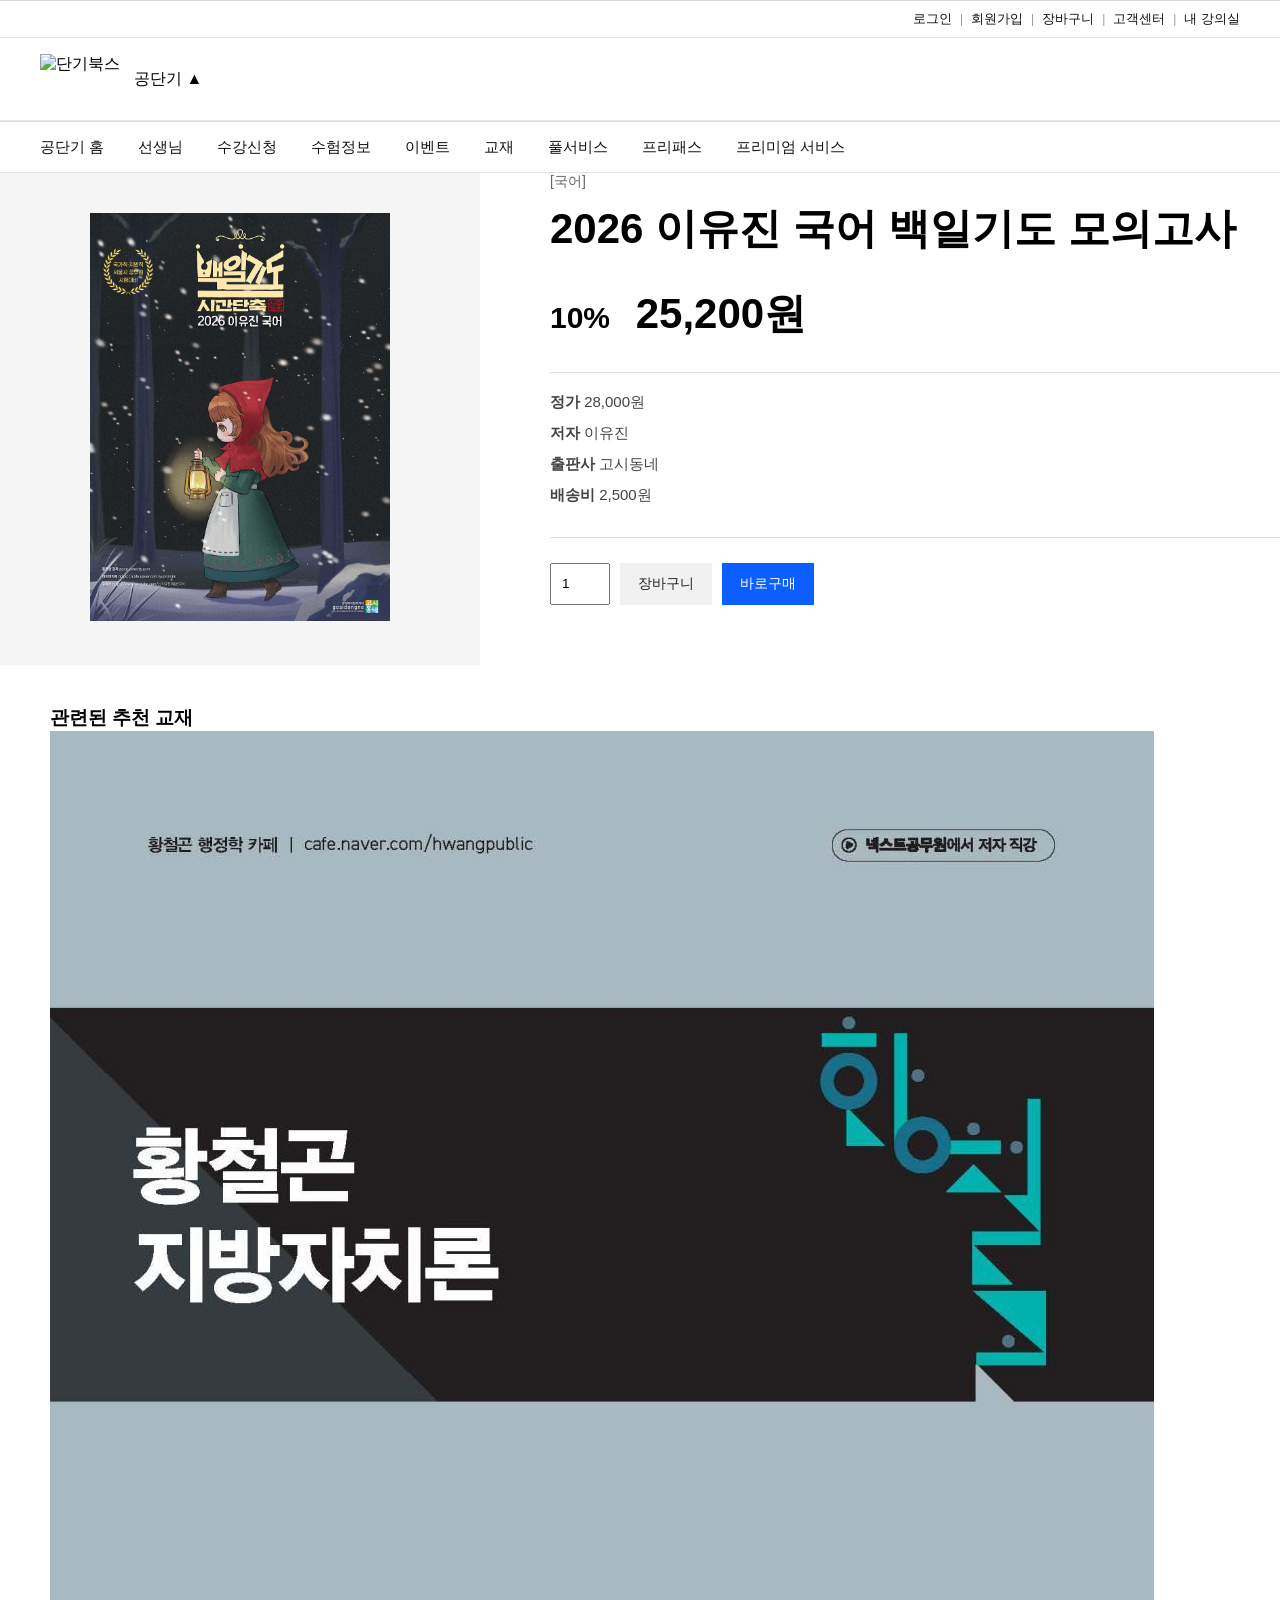
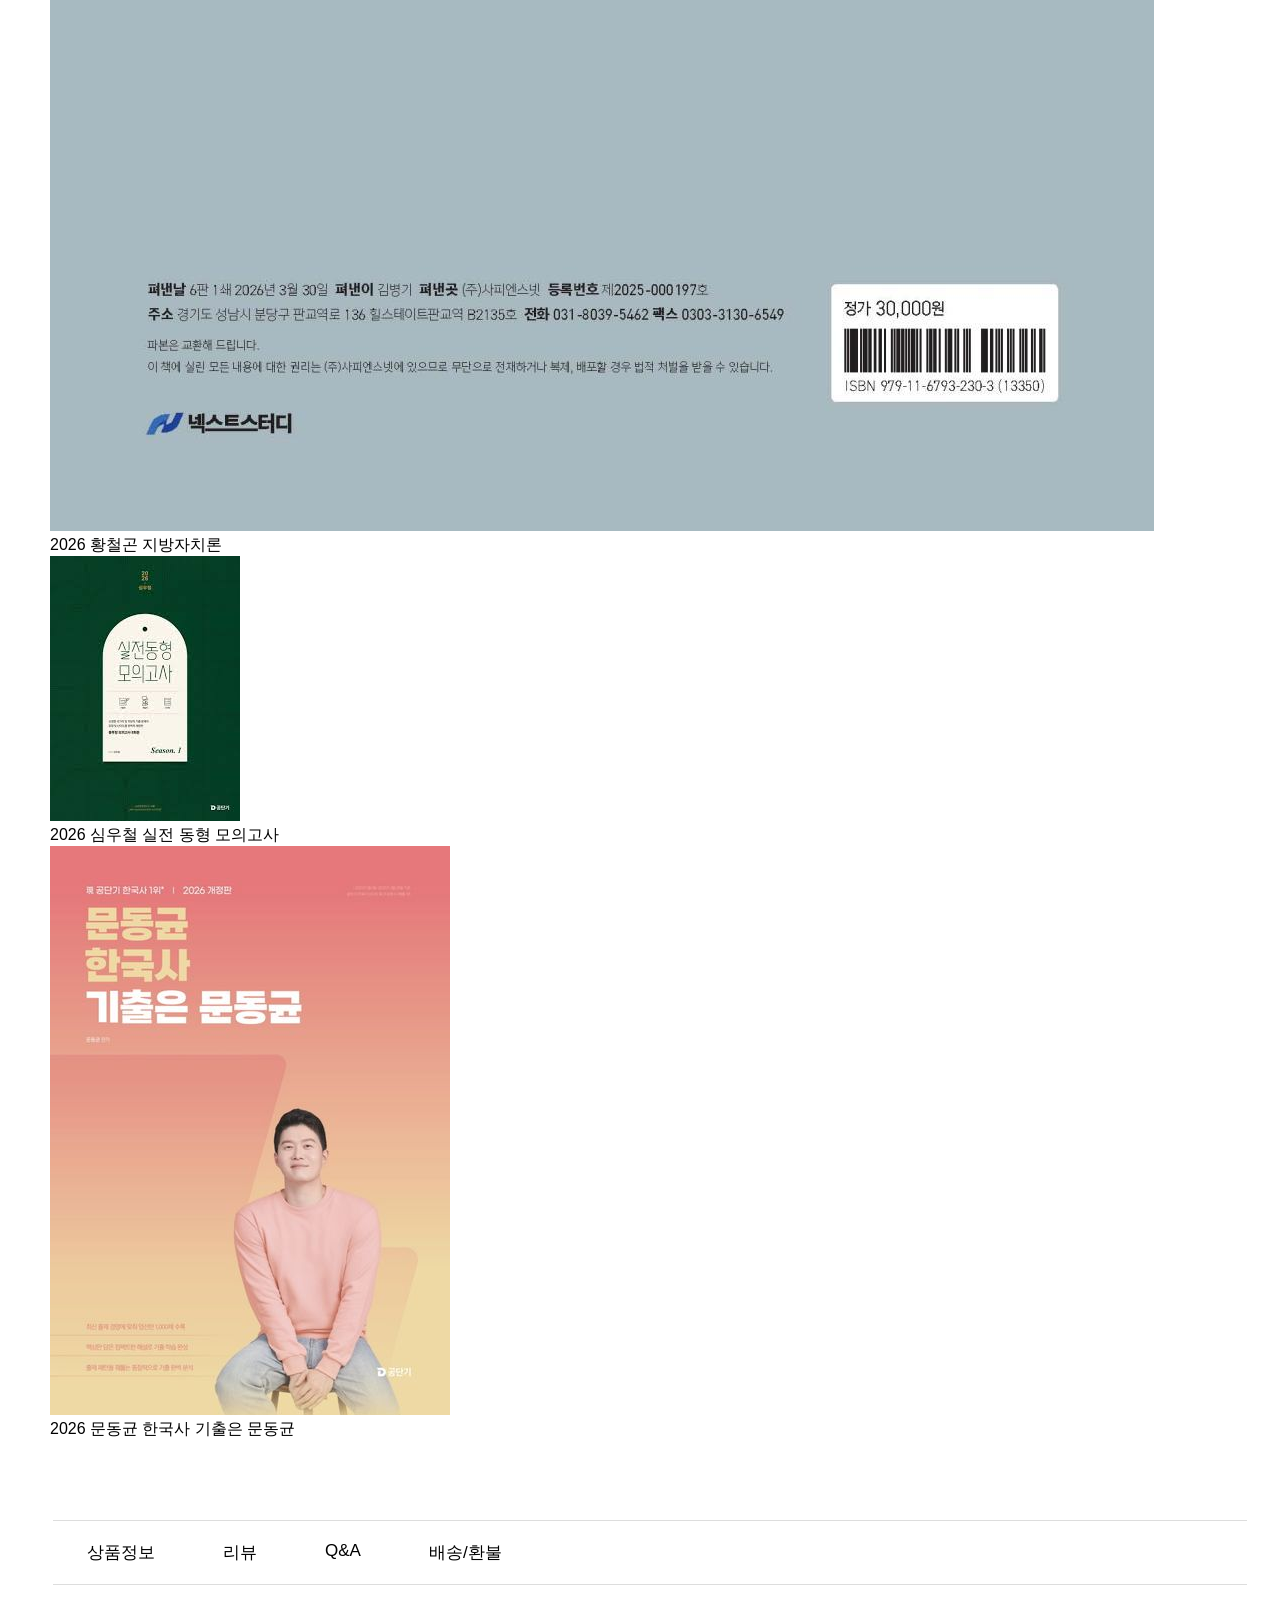
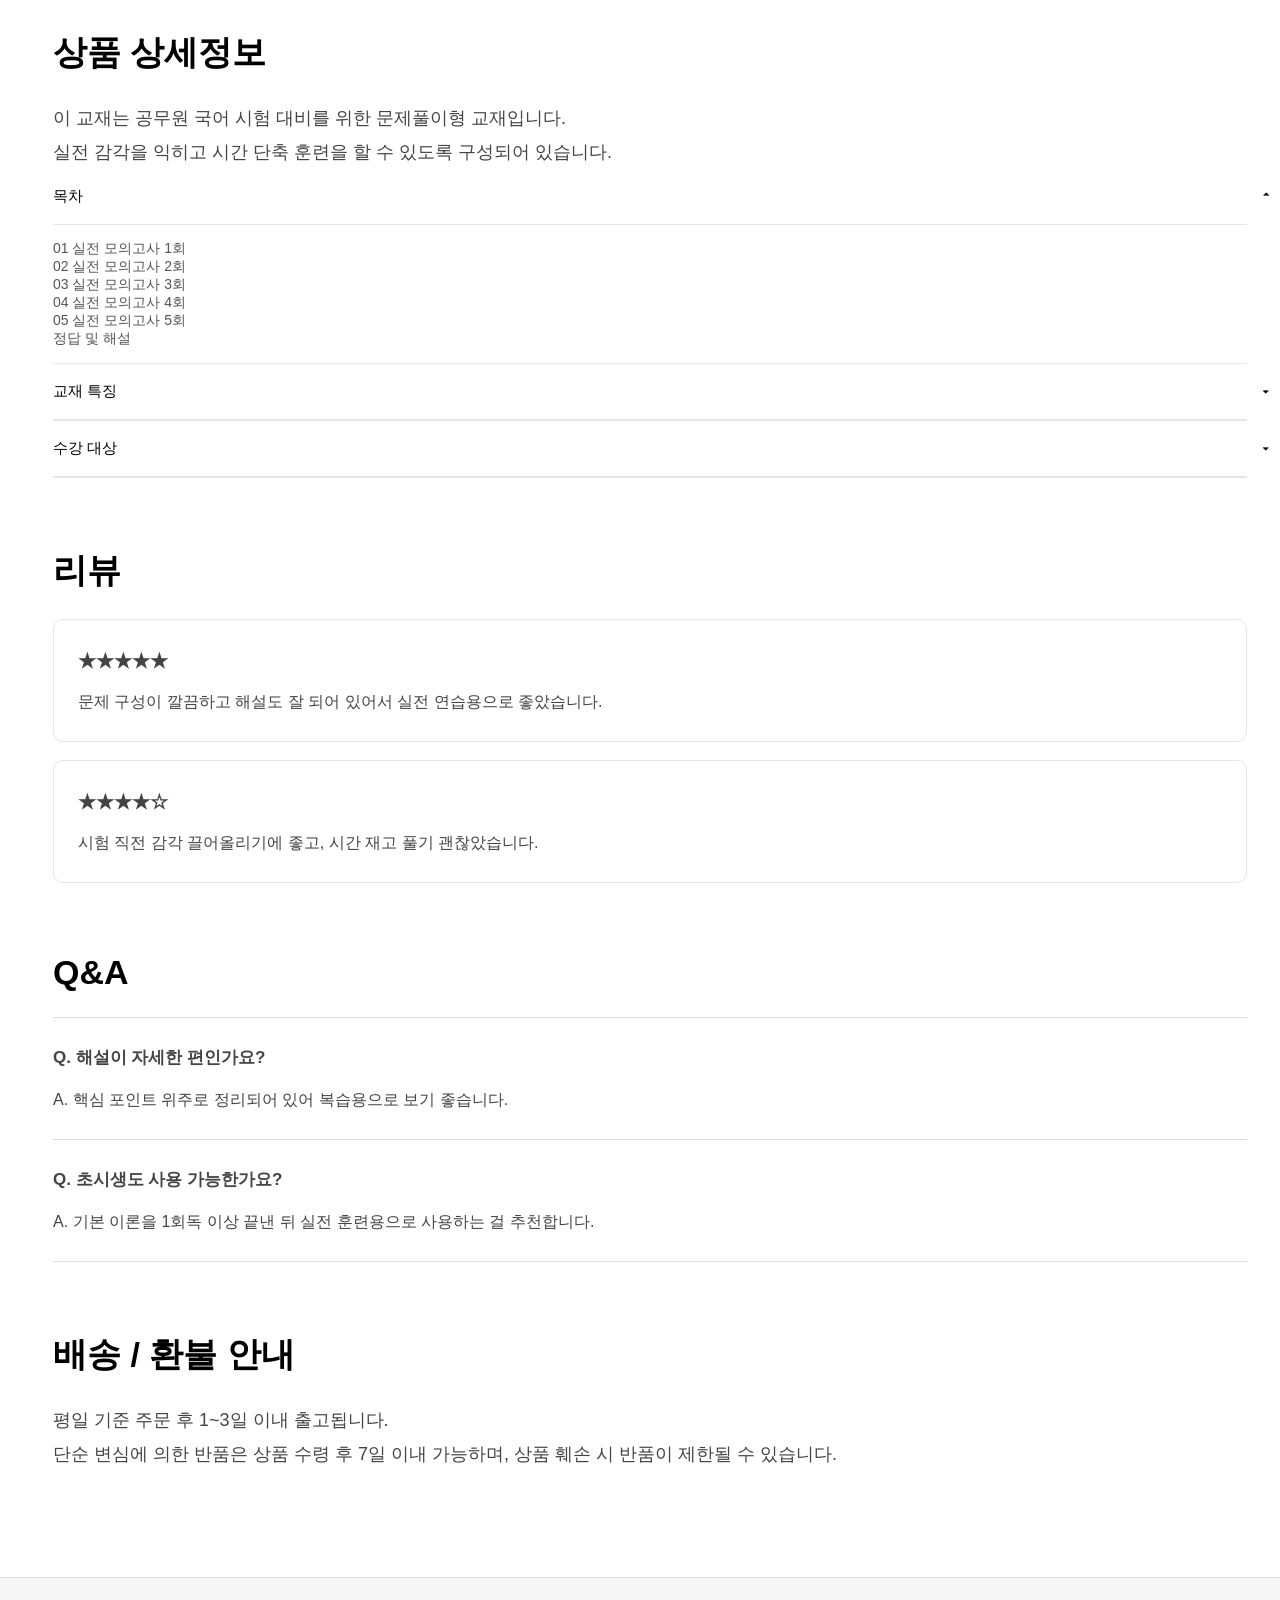
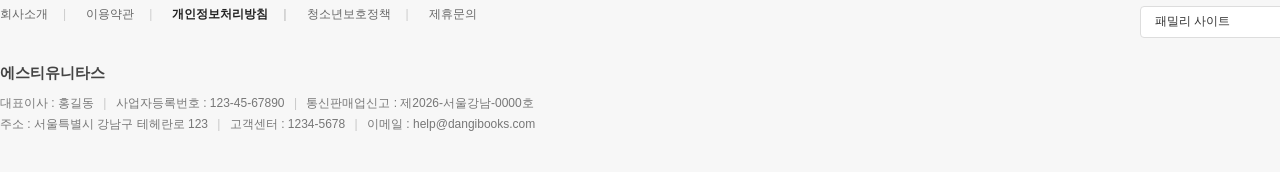
==== commit ac66d4eb: "update" ====
--- a/sub.html
+++ b/sub.html
@@ -28,69 +28,39 @@
 
         <div class="logo-wrap">
             <div class="logo-inner">
-                <a href="./index.html" class="logo-area">
+                <a href="../index.html" class="logo-area">
                     <img src="https://un-static.conects.com/un_static/img/common/logo/header_logo_dangibooks.png"
                         alt="단기북스">
                 </a>
-                <div class="family-site">
-                    <div class="family-btn">
-                        <span>공단기</span>
-                        <span class="arrow"></span>
-                    </div>
-                    <ul class="family-list">
-                        <li> <a href="#">공단기</a></li>
-                        <li> <a href="#">기술단기</a></li>
-                        <li> <a href="#">소방단기</a></li>
-                        <li> <a href="#">공기업단기</a></li>
-                        <li> <a href="#">자단기</a></li>
-                        <li> <a href="#">영단기</a></li>
-                        <li> <a href="#">노무사단기</a></li>
-                        <li> <a href="#">법무사단기</a></li>
-                    </ul>
-
-                </div>
-            </div>
+                <div class="brand-select">
+                    공단기
+                    <span>▲</span>
+                </div>
+            </div>
+        </div>
     </header>
+
+    <div class="container sub-page">
+
+        <section class="product-top">
+
+        </section>
+
+    </div>
 
     <div class="gnb-wrap">
         <div class="gnb-inner">
             <ul class="gnb-menu">
-                <li><a href="index.html">공단기 홈</a></li>
-                <li><a href="sub.html">선생님</a></li>
-
-                <li class="has-sub">
-                    <a href="sub.html">수강신청</a>
-                    <ul class="sub-menu">
-                        <li><a href="#">전체강좌</a></li>
-                        <li><a href="#">무료강좌</a></li>
-                    </ul>
-                </li>
-                <li><a href="sub.html">수험정보</a></li>
-                <li><a href="sub.html">이벤트</a></li>
-                <li><a href="sub.html">교재</a></li>
-                <li class="has-sub">
-                    <a href="sub.html">풀서비스</a>
-                    <ul class="sub-menu">
-                        <li><a href="#">국가직 풀서비스</a></li>
-                        <li><a href="#">지방직 풀서비스</a></li>
-                        <li><a href="#">법원직 풀서비스</a></li>
-                        <li><a href="#">군무원 풀서비스</a></li>
-                    </ul>
-                </li>
-
-                <li class="has-sub">
-                    <a href="sub.html">프리패스</a>
-                    <ul class="sub-menu">
-                        <li><a href="#">9/7급 프리패스</a></li>
-                        <li><a href="#">9급 프리패스</a></li>
-                        <li><a href="#">법원등기 프리패스</a></li>
-                        <li><a href="#">군무원 프리패스</a></li>
-                        <li><a href="#">PAST프리패스</a></li>
-                        <li><a href="#">대학생 프리패스</a></li>
-                        <li><a href="#">36+프리패스</a></li>
-                        <li><a href="#">교정직 승진 프리패스</a></li>
-                        <li><a href="#">프리미엄서비스</a></li>
-                    </ul>
+                <li><a href="#">공단기 홈</a></li>
+                <li><a href="#">선생님</a></li>
+                <li><a href="#">수강신청</a></li>
+                <li><a href="#">수험정보</a></li>
+                <li><a href="#">이벤트</a></li>
+                <li><a href="#">교재</a></li>
+                <li><a href="#">풀서비스</a></li>
+                <li><a href="#">프리패스</a></li>
+                <li><a href="#">프리미엄 서비스</a></li>
+            </ul>
         </div>
     </div>
 
@@ -103,7 +73,7 @@
 
             <div class="product-right">
                 <p class="book-label">[국어]</p>
-                <h5 class="product-title">2026 이유진 국어 백일기도 모의고사</h5>
+                <h2 class="product-title">2026 이유진 국어 백일기도 모의고사</h2>
                 <p class="product-price"><span>10%</span> 25,200원</p>
 
                 <div class="product-info">
@@ -122,244 +92,179 @@
         </section>
 
         <section class="related-books">
-            <h2>관련된 추천 교재</h2>
-
-            <div class="related-book-list">
-                <div class="related-book-item">
-                    <a href="#">
-                        <div class="related-book-thumb">
-                            <img src="./img/book1.jpg" alt="2026 황철곤 지방자치론">
-                        </div>
-                        <p>2026 황철곤 지방자치론</p>
-                    </a>
-                </div>
-
-                <div class="related-book-item">
-                    <a href="#">
-                        <div class="related-book-thumb">
-                            <img src="./img/book2.jpg" alt="2026 심우철 실전 동형 모의고사">
-                        </div>
-                        <p>2026 심우철 실전 동형 모의고사</p>
-                    </a>
-                </div>
-
-                <div class="related-book-item">
-                    <a href="#">
-                        <div class="related-book-thumb">
-                            <img src="./img/book4.jpg" alt="2026 문동균 한국사 기출은 문동균">
-                        </div>
-                        <p>2026 문동균 한국사 기출은 문동균</p>
-                    </a>
-                </div>
-            </div>
-        </section>
+            <h3>관련된 추천 교재</h3>
+            <div class="related-list">
+                <div class="related-item">
+                    <img src="./img/book1.jpg" alt="관련 책 1">
+                    <p>2026 황철곤 지방자치론</p>
+                </div>
+                <div class="related-item">
+                    <img src="./img/book2.jpg" alt="관련 책 2">
+                    <p>2026 심우철 실전 동형 모의고사</p>
+                </div>
+                <div class="related-item">
+                    <img src="./img/book4.jpg" alt="관련 책 3">
+                    <p>2026 문동균 한국사 기출은 문동균</p>
+                </div>
+            </div>
+        </section>
+
         <section class="detail-section">
             <ul class="detail-menu">
                 <li>상품정보</li>
-                <li>교재후기</li>
-                <li>분철안내</li>
-                <li>배송/교환/반품</li>
+                <li>리뷰</li>
+                <li>Q&A</li>
+                <li>배송/환불</li>
             </ul>
 
-
+            <div class="detail-content">
+                <h3>상품 상세정보</h3>
+                <p>
+                    이 교재는 공무원 국어 시험 대비를 위한 문제풀이형 교재입니다.<br>
+                    실전 감각을 익히고 시간 단축 훈련을 할 수 있도록 구성되어 있습니다.
+                </p>
+
+                <!-- 추가 시작 : 목차 -->
+                <div class="accordion">
+                    <div class="accordion-item active">
+                        <div class="accordion-header">목차</div>
+                        <div class="accordion-content" style="display: block;">
+                            01 실전 모의고사 1회<br>
+                            02 실전 모의고사 2회<br>
+                            03 실전 모의고사 3회<br>
+                            04 실전 모의고사 4회<br>
+                            05 실전 모의고사 5회<br>
+                            정답 및 해설
+                        </div>
+                    </div>
+
+                    <div class="accordion-item">
+                        <div class="accordion-header">교재 특징</div>
+                        <div class="accordion-content">
+                            실제 시험과 유사한 유형으로 구성되어 실전 감각을 높일 수 있으며,
+                            문제 풀이 속도와 정확도를 동시에 잡을 수 있도록 설계된 교재입니다.
+                        </div>
+                    </div>
+
+                    <div class="accordion-item">
+                        <div class="accordion-header">수강 대상</div>
+                        <div class="accordion-content">
+                            공무원 국어 시험을 준비하는 수험생,
+                            실전 모의고사 훈련이 필요한 수험생,
+                            시험 직전 마무리 교재가 필요한 분들에게 추천합니다.
+                        </div>
+                    </div>
+                </div>
+                <!-- 추가 끝 : 목차 -->
+
+                <!-- 추가 시작 : 리뷰 -->
+                <div class="review-area" style="margin-top: 70px;">
+                    <h3 style="font-size: 34px; margin-bottom: 25px;">리뷰</h3>
+
+                    <div class="review-box"
+                        style="border: 1px solid #e5e5e5; border-radius: 10px; padding: 24px; margin-bottom: 18px;">
+                        <p style="font-size: 18px; font-weight: 700; margin-bottom: 10px;">★★★★★</p>
+                        <p style="font-size: 16px; line-height: 1.8; color: #444;">
+                            문제 구성이 깔끔하고 해설도 잘 되어 있어서 실전 연습용으로 좋았습니다.
+                        </p>
+                    </div>
+
+                    <div class="review-box"
+                        style="border: 1px solid #e5e5e5; border-radius: 10px; padding: 24px;">
+                        <p style="font-size: 18px; font-weight: 700; margin-bottom: 10px;">★★★★☆</p>
+                        <p style="font-size: 16px; line-height: 1.8; color: #444;">
+                            시험 직전 감각 끌어올리기에 좋고, 시간 재고 풀기 괜찮았습니다.
+                        </p>
+                    </div>
+                </div>
+                <!-- 추가 끝 : 리뷰 -->
+
+                <!-- 추가 시작 : Q&A -->
+                <div class="qna-area" style="margin-top: 70px;">
+                    <h3 style="font-size: 34px; margin-bottom: 25px;">Q&amp;A</h3>
+
+                    <div class="qna-box"
+                        style="border-top: 1px solid #ddd; border-bottom: 1px solid #ddd; padding: 24px 0;">
+                        <p style="font-size: 17px; font-weight: 700; margin-bottom: 12px;">Q. 해설이 자세한 편인가요?</p>
+                        <p style="font-size: 16px; color: #444; line-height: 1.8;">
+                            A. 핵심 포인트 위주로 정리되어 있어 복습용으로 보기 좋습니다.
+                        </p>
+                    </div>
+
+                    <div class="qna-box" style="border-bottom: 1px solid #ddd; padding: 24px 0;">
+                        <p style="font-size: 17px; font-weight: 700; margin-bottom: 12px;">Q. 초시생도 사용 가능한가요?</p>
+                        <p style="font-size: 16px; color: #444; line-height: 1.8;">
+                            A. 기본 이론을 1회독 이상 끝낸 뒤 실전 훈련용으로 사용하는 걸 추천합니다.
+                        </p>
+                    </div>
+                </div>
+                <!-- 추가 끝 : Q&A -->
+
+                <!-- 추가 시작 : 배송/환불 -->
+                <div class="delivery-area" style="margin-top: 70px;">
+                    <h3 style="font-size: 34px; margin-bottom: 25px;">배송 / 환불 안내</h3>
+                    <p style="font-size: 18px; line-height: 1.9; color: #444;">
+                        평일 기준 주문 후 1~3일 이내 출고됩니다.<br>
+                        단순 변심에 의한 반품은 상품 수령 후 7일 이내 가능하며,
+                        상품 훼손 시 반품이 제한될 수 있습니다.
+                    </p>
+                </div>
+                <!-- 추가 끝 : 배송/환불 -->
+            </div>
+        </section>
+
+
+    </div>
+
+    <!-- 추가 시작 : 푸터 -->
+    <footer>
+        <div class="container footer-inner">
+            <div class="footer-top">
+                <ul class="footer-menu">
+                    <li>회사소개</li>
+                    <li>이용약관</li>
+                    <li class="bold">개인정보처리방침</li>
+                    <li>청소년보호정책</li>
+                    <li>제휴문의</li>
+                </ul>
+
+                <div class="family-site-footer">
+                    <button class="family-site-btn">패밀리 사이트</button>
+                </div>
+            </div>
+
+            <p class="company">에스티유니타스</p>
+
+            <p class="company-info">
+                대표이사 : 홍길동 <span>|</span>
+                사업자등록번호 : 123-45-67890 <span>|</span>
+                통신판매업신고 : 제2026-서울강남-0000호<br>
+                주소 : 서울특별시 강남구 테헤란로 123 <span>|</span>
+                고객센터 : 1234-5678 <span>|</span>
+                이메일 : help@dangibooks.com
             </p>
-    </div>
-    </section>
-
-    </div>
-
-    <div class="detail-section">
-
-        <!-- 아코디언 -->
-        <div class="accordion">
-            <div class="accordion-item">
-                <div class="accordion-header">목차</div>
-                <div class="accordion-content">
-                    여기에 목차 내용 넣기
-                </div>
-            </div>
-
-            <div class="accordion-item">
-                <div class="accordion-header">출판사 서평</div>
-                <div class="accordion-content">
-                    여기에 서평 내용 넣기
-                </div>
-            </div>
-
-            <div class="accordion-item">
-                <div class="accordion-header">품목정보</div>
-                <div class="accordion-content">
-                    여기에 품목정보 넣기
-                </div>
-            </div>
-        </div>
-
-        <!-- 후기 -->
-        <div class="review-section">
-            <div class="container">
-            <div class="review-top">
-                <h2>후기 <span>(0)</span></h2>
-                <button class="review-btn">✎ 후기작성</button>
-            </div>
-
-            <p class="review-guide">
-                이 책의 어떤 점이 가장 도움이 되었나요?<br>
-                회원님의 소중한 생각을 나눌 수 있는 후기를 작성해 주세요!
-            </p>
-
-            <!-- 평점 -->
-            <div class="rating-box">
-                <div class="rating-left">
-                    <div class="score">0 <span>/ 5</span></div>
-                    <div class="stars">★★★★★</div>
-                </div>
-
-                <div class="rating-right">
-                    <div class="bar">
-                        <span>5점</span>
-                        <div class="line"></div>
-                        <b>0%</b>
-                    </div>
-                    <div class="bar">
-                        <span>4점</span>
-                        <div class="line"></div>
-                        <b>0%</b>
-                    </div>
-                    <div class="bar">
-                        <span>3점</span>
-                        <div class="line"></div>
-                        <b>0%</b>
-                    </div>
-                    <div class="bar">
-                        <span>2점</span>
-                        <div class="line"></div>
-                        <b>0%</b>
-                    </div>
-                    <div class="bar">
-                        <span>1점</span>
-                        <div class="line"></div>
-                        <b>0%</b>
-                    </div>
-                </div>
-            </div>
-        </div>
-            <!-- 탭 -->
-            <div class="review-tabs">
-                <button class="active">전체 후기</button>
-                <button>일반 후기</button>
-                <button>분철 후기</button>
-                <select>
-                    <option>최신순</option>
-                    <option>평점 높은 순</option>
-                    <option>평점 낮은 순</option>
-                </select>
-            </div>
-
-            <!-- 빈 상태 -->
-            <div class="no-review">
-                <div class="icon">✕</div>
-                <p>등록된 후기가 없습니다.</p>
-            </div>
-        </div>
-
-    </div>
-
-    <section class="product-notice">
-        <div class="notice-inner">
-            <div class="notice-box">
-                <h3>분철 유의사항</h3>
-                <ul>
-                    <li>분철 도서는 주문하신 후 4일 이내에 출고됩니다. (평일 기준)</li>
-                    <li>예약 판매 도서 등 보유 재고가 없는 도서는 배송이 지연될 수 있습니다.</li>
-                    <li>PCS 숫자는 스프링 작업 권 수 숫자 입니다. 600페이지가 넘는 경우 분권 됩니다.</li>
-                    <li>분권되는 지점 선택/지정 불가합니다.</li>
-                    <li>정답해설지는 두께와 제본 상태에 따라 스프링작업이 제외될 수 있습니다.</li>
-                    <li>분철 작업에는 투명 표지와 철제 와이어링이 사용됩니다.</li>
-                    <li>분철 도서와 일반 도서를 함께 구매할 경우 분철 도서의 작업 완료일에 맞춰 일괄 출고됩니다. (예약 도서 제외)</li>
-                    <li>재단, 타공 등 과정을 거치는 분철 상품 특성 상 분철 도서는 작업 시작 후 취소/반품/환불하실 수 없습니다. (택배 접수 제한 지역 포함)</li>
-                    <li>주문완료 후 작업 시작 전 (운송장 출력 전) 마이페이지 &gt; 주문/배송내역 페이지에서 직접 취소 가능합니다.</li>
-                </ul>
-            </div>
-
-            <div class="notice-box">
-                <h3>배송/교환/반품</h3>
-
-                <div class="notice-sub">
-                    <h4>배송 안내</h4>
-                    <ul>
-                        <li>분철 도서는 주문하신 후 4일 이내에 출고됩니다. (평일 기준)</li>
-                    </ul>
-                </div>
-
-                <div class="notice-sub">
-                    <h4>교환 규정</h4>
-                    <ul>
-                        <li>수령 후 90일 이내 주문 상품에 대해 상품의 결함으로 판매자와 협의된 경우 신청 가능합니다. (해외배송 상품 불가)</li>
-                        <li>구매한 도서와 동일한 상품으로만 교환 가능합니다. (분철 옵션 추가 혹은 삭제, 다른 상품으로 변경 불가)</li>
-                        <li>분철 불량의 경우 1:1 문의 게시판에 사진을 등록해주시면 빠른 확인이 가능합니다.</li>
-                        <li>재 발송 도서의 수급 일정에 따라 반품 진행이 먼저 될 수 있습니다.</li>
-                        <li>교환 도서가 수급 불가한 경우 환불로 진행 될 수 있습니다.</li>
-                    </ul>
-                </div>
-
-                <div class="notice-sub">
-                    <h4>반품 규정</h4>
-                    <ul>
-                        <li>수령 후 10일 이내에 신청이 가능합니다. (해외배송 상품 불가)</li>
-                        <li>사은품이 포함 된 상품 반품 시에는 사은품을 함께 동봉하여 반품해 주셔야 합니다.</li>
-                        <li>사용하거나 랩핑(비닐포장)제거한 경우, 분철한 도서의 경우는 반품이 불가합니다.</li>
-                        <li>분철 불량의 경우 사진촬영 후 1:1 문의 게시판을 통해 문의 부탁드립니다.</li>
-                    </ul>
-                </div>
-            </div>
-        </div>
-    </section>
-
-    <footer class="site-footer">
-        <div class="footer-inner">
-            <div class="footer-top">
-                <div class="footer-links">
-                    <a href="#">회사소개</a>
-                    <span>|</span>
-                    <a href="#">이용약관</a>
-                    <span>|</span>
-                    <a href="#" class="strong">개인정보처리방침</a>
-                    <span>|</span>
-                    <a href="#">강사모집</a>
-                </div>
-
-                <div class="family-site">
-                    <button type="button">패밀리 사이트 ▼</button>
-                </div>
-            </div>
-
-            <div class="footer-info">
-                <p class="company-name">(주)에스티유니타스</p>
-
-                <p>
-                    <span>전화번호 : 1670-1419</span>
-                    <span>|</span>
-                    <span>이메일주소 : STunitas_cs@stunitas.com</span>
-                    <span>|</span>
-                    <span>주소 : 서울특별시 구로구 경인로 662, 15층 (신도림동, 디큐브시티)</span>
-                </p>
-
-                <p>
-                    <span>대표이사 : 김형국</span>
-                    <span>|</span>
-                    <span>사업자등록번호 : 119-86-27573</span>
-                    <span>|</span>
-                    <span>통신판매업신고 : 2022-서울구로-2373</span>
-                    <span>|</span>
-                    <span>개인정보보호책임자 : 홍길동</span>
-                </p>
-
-                <p>
-                    <span>호스팅제공자 : © 2022, Amazon Web Services, Inc</span>
-                </p>
-            </div>
         </div>
     </footer>
+    <!-- 추가 끝 : 푸터 -->
+
+    <!-- 추가 시작 : 아코디언 스크립트 -->
+    <script>
+        document.querySelectorAll(".accordion-header").forEach(header => {
+            header.addEventListener("click", () => {
+                const item = header.parentElement;
+                const content = item.querySelector(".accordion-content");
+
+                item.classList.toggle("active");
+
+                if (content.style.display === "block") {
+                    content.style.display = "none";
+                } else {
+                    content.style.display = "block";
+                }
+            });
+        });
+    </script>
+    <!-- 추가 끝 : 아코디언 스크립트 -->
 
 </body>
 
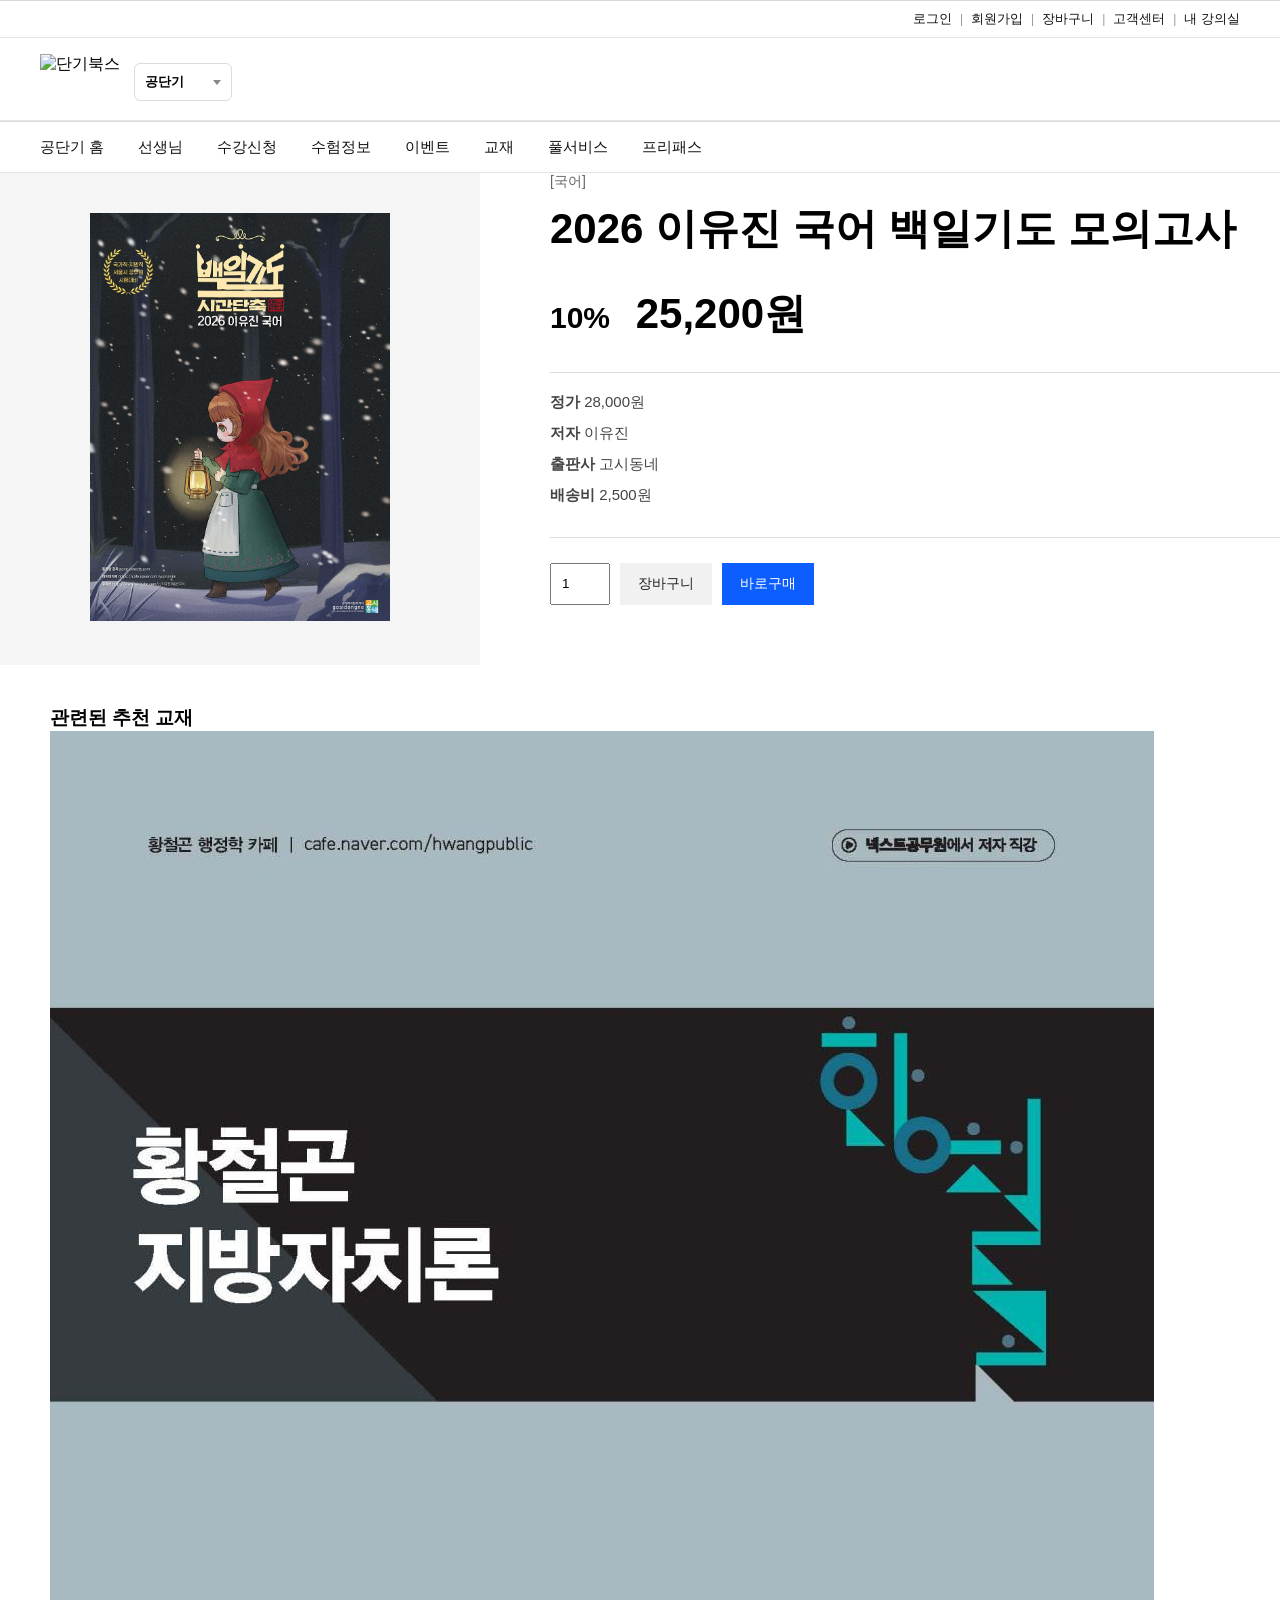
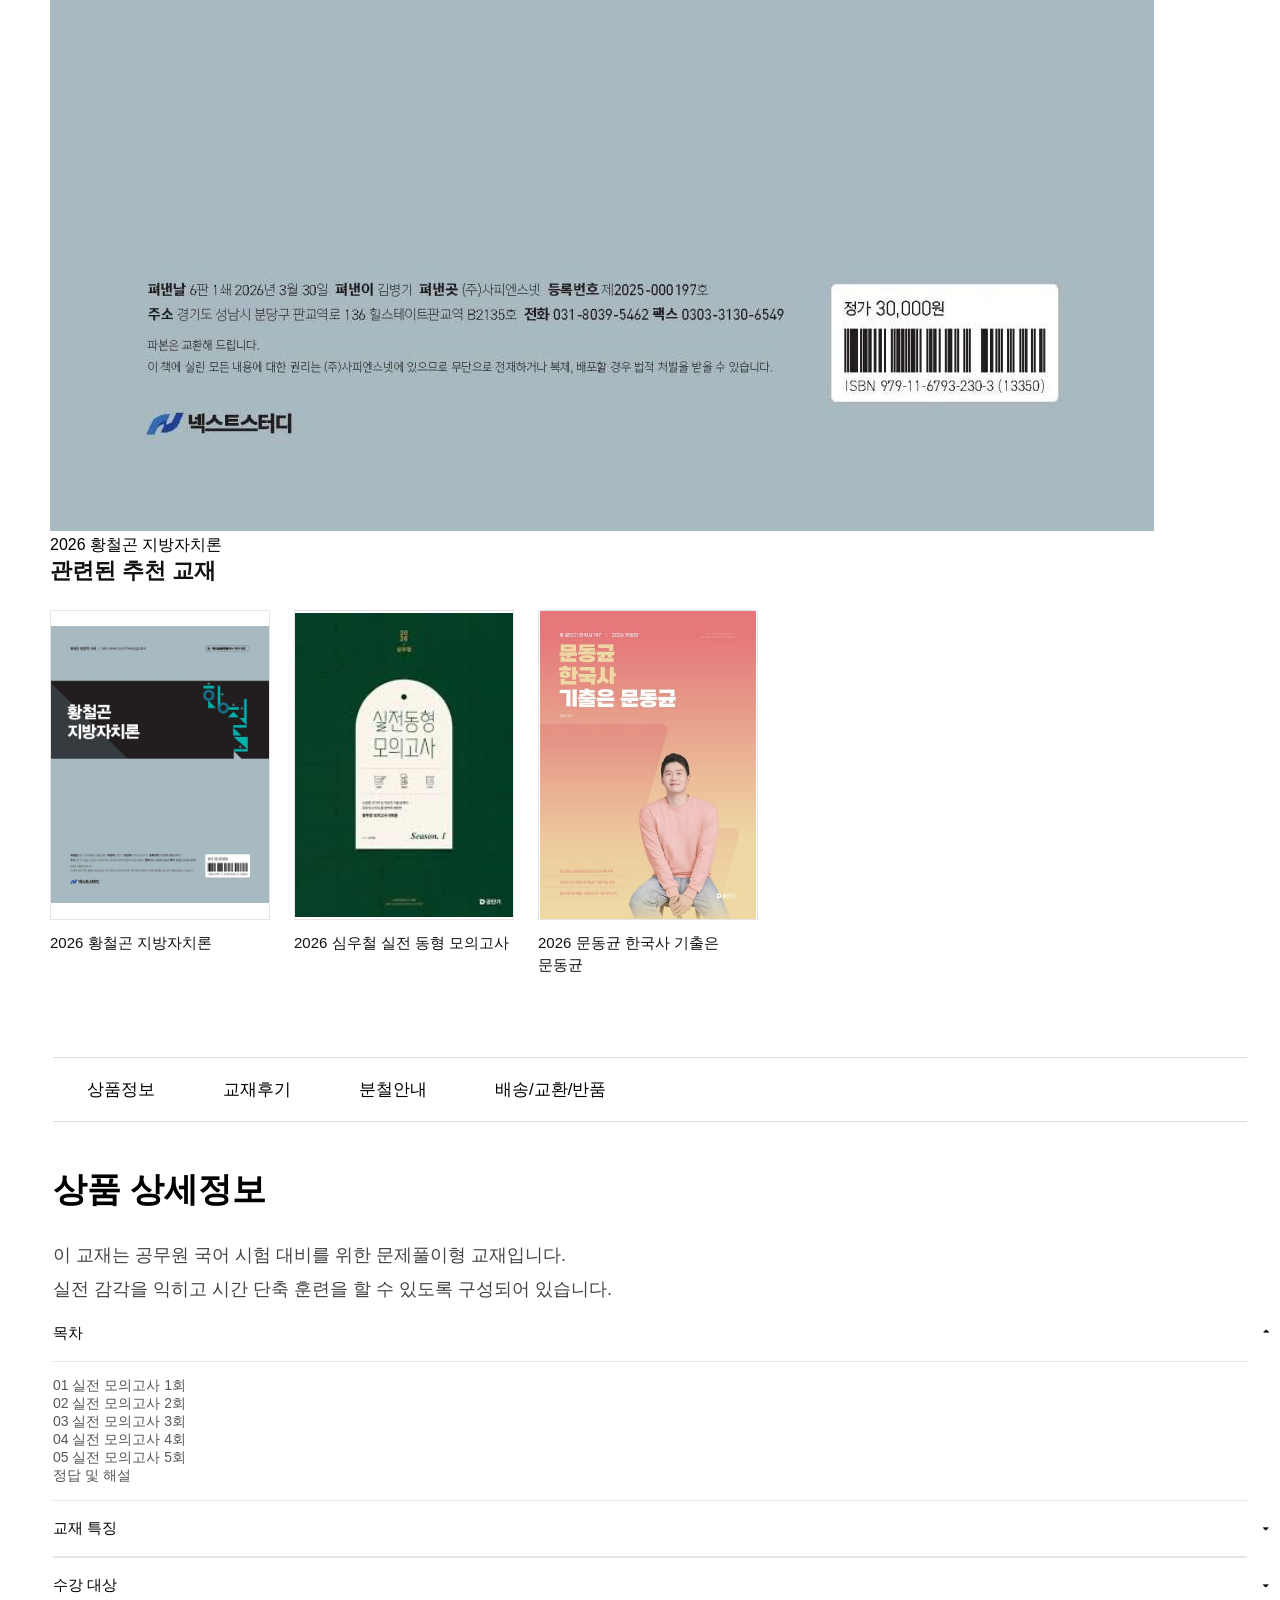
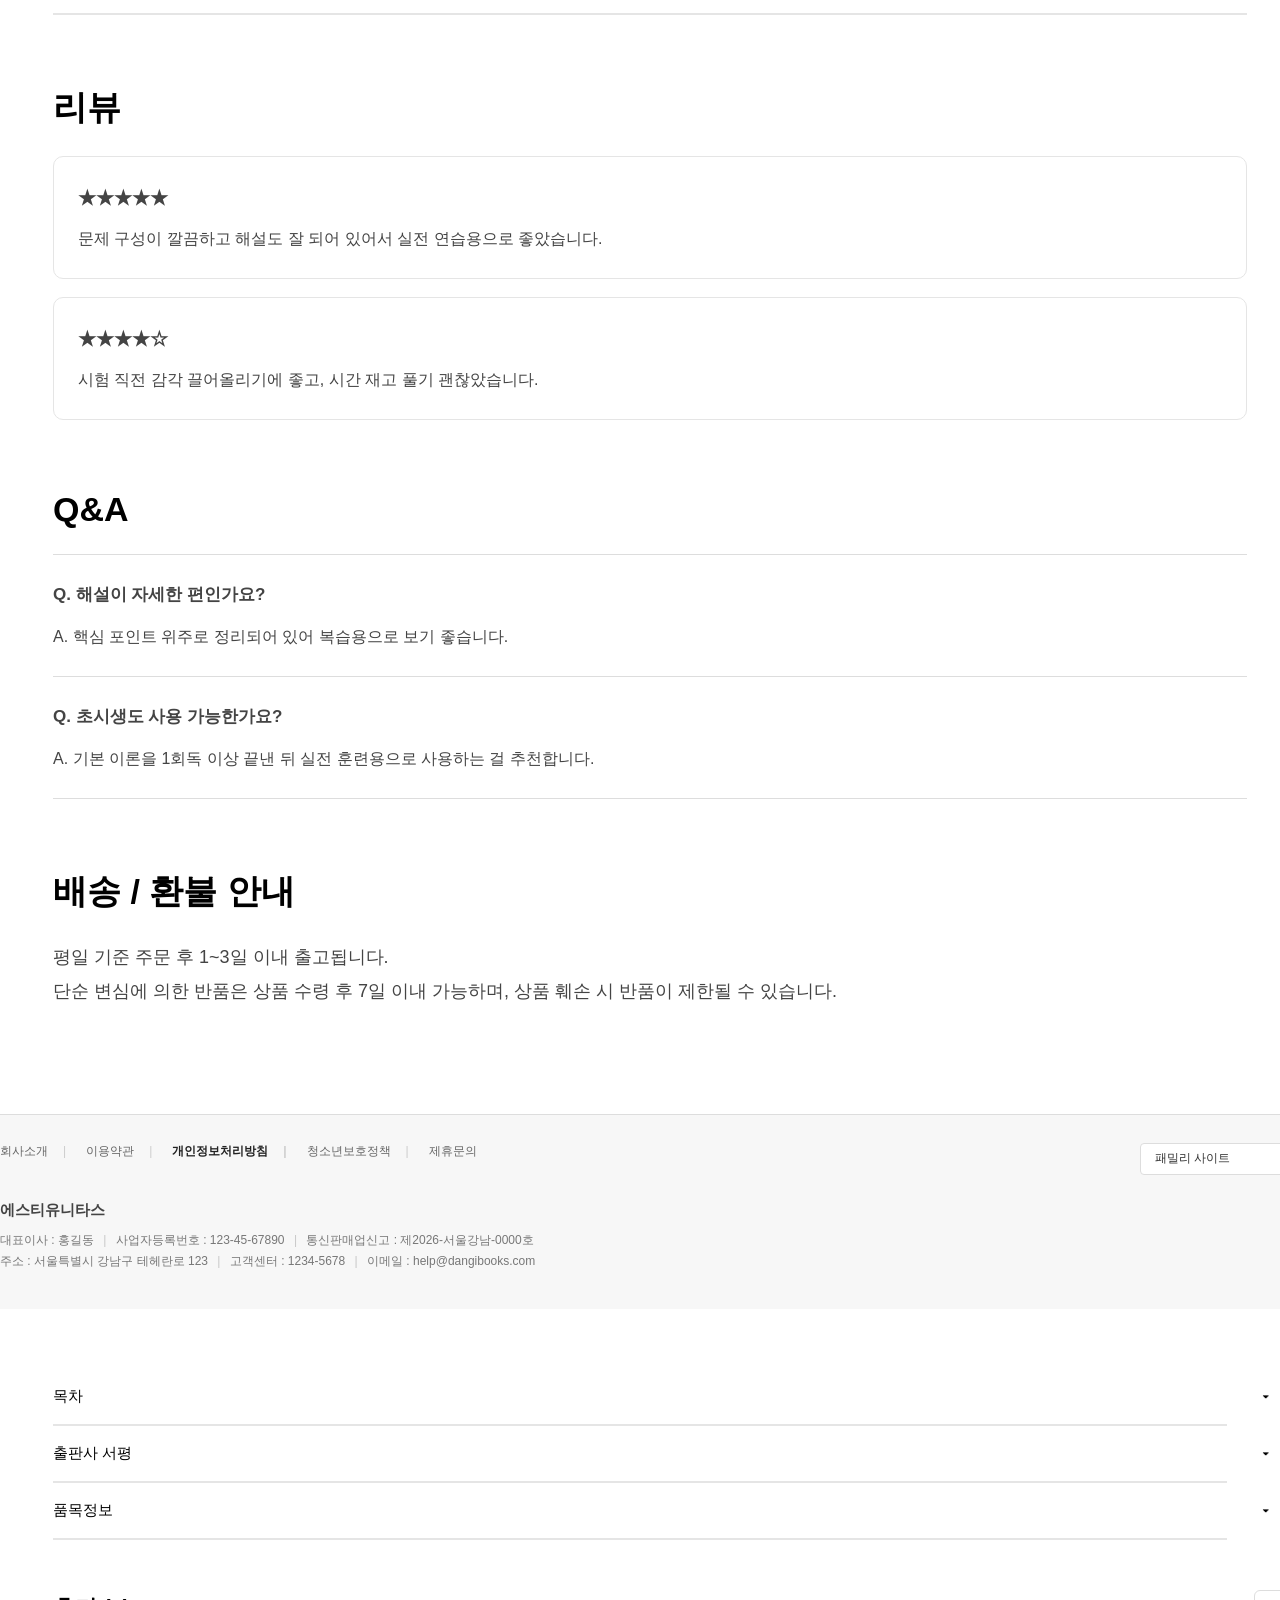
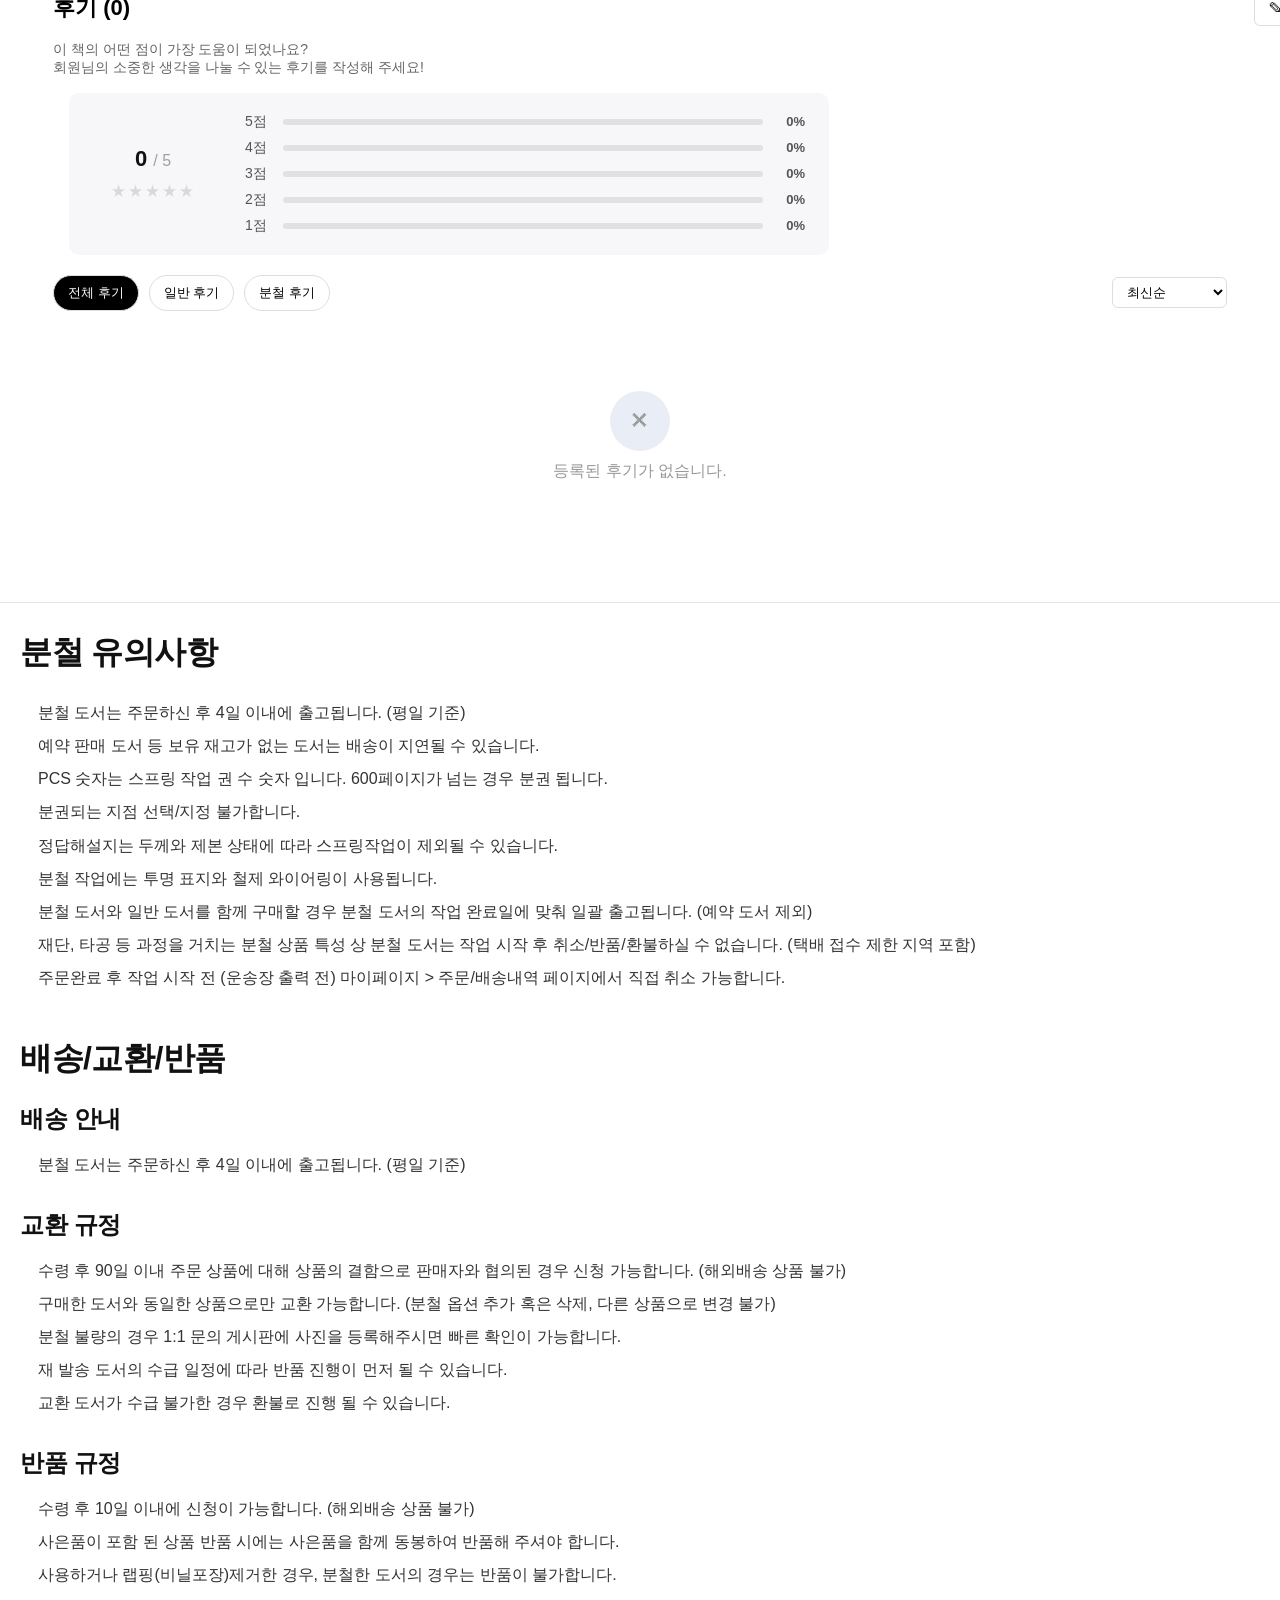
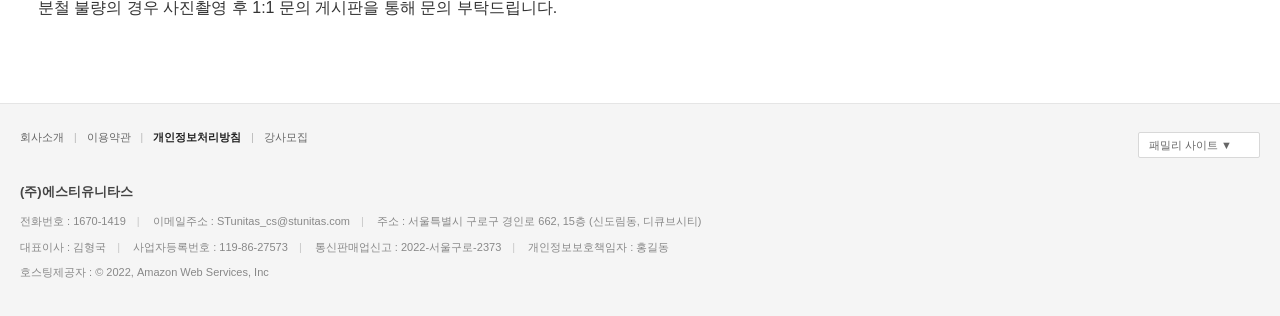
==== commit 73c9b7e3: "20260403" ====
--- a/sub.html
+++ b/sub.html
@@ -28,39 +28,69 @@
 
         <div class="logo-wrap">
             <div class="logo-inner">
-                <a href="../index.html" class="logo-area">
+                <a href="./index.html" class="logo-area">
                     <img src="https://un-static.conects.com/un_static/img/common/logo/header_logo_dangibooks.png"
                         alt="단기북스">
                 </a>
-                <div class="brand-select">
-                    공단기
-                    <span>▲</span>
-                </div>
-            </div>
-        </div>
+                <div class="family-site">
+                    <div class="family-btn">
+                        <span>공단기</span>
+                        <span class="arrow"></span>
+                    </div>
+                    <ul class="family-list">
+                        <li> <a href="#">공단기</a></li>
+                        <li> <a href="#">기술단기</a></li>
+                        <li> <a href="#">소방단기</a></li>
+                        <li> <a href="#">공기업단기</a></li>
+                        <li> <a href="#">자단기</a></li>
+                        <li> <a href="#">영단기</a></li>
+                        <li> <a href="#">노무사단기</a></li>
+                        <li> <a href="#">법무사단기</a></li>
+                    </ul>
+
+                </div>
+            </div>
     </header>
-
-    <div class="container sub-page">
-
-        <section class="product-top">
-
-        </section>
-
-    </div>
 
     <div class="gnb-wrap">
         <div class="gnb-inner">
             <ul class="gnb-menu">
-                <li><a href="#">공단기 홈</a></li>
-                <li><a href="#">선생님</a></li>
-                <li><a href="#">수강신청</a></li>
-                <li><a href="#">수험정보</a></li>
-                <li><a href="#">이벤트</a></li>
-                <li><a href="#">교재</a></li>
-                <li><a href="#">풀서비스</a></li>
-                <li><a href="#">프리패스</a></li>
-                <li><a href="#">프리미엄 서비스</a></li>
-            </ul>
+                <li><a href="index.html">공단기 홈</a></li>
+                <li><a href="sub.html">선생님</a></li>
+
+                <li class="has-sub">
+                    <a href="sub.html">수강신청</a>
+                    <ul class="sub-menu">
+                        <li><a href="#">전체강좌</a></li>
+                        <li><a href="#">무료강좌</a></li>
+                    </ul>
+                </li>
+                <li><a href="sub.html">수험정보</a></li>
+                <li><a href="sub.html">이벤트</a></li>
+                <li><a href="sub.html">교재</a></li>
+                <li class="has-sub">
+                    <a href="sub.html">풀서비스</a>
+                    <ul class="sub-menu">
+                        <li><a href="#">국가직 풀서비스</a></li>
+                        <li><a href="#">지방직 풀서비스</a></li>
+                        <li><a href="#">법원직 풀서비스</a></li>
+                        <li><a href="#">군무원 풀서비스</a></li>
+                    </ul>
+                </li>
+
+                <li class="has-sub">
+                    <a href="sub.html">프리패스</a>
+                    <ul class="sub-menu">
+                        <li><a href="#">9/7급 프리패스</a></li>
+                        <li><a href="#">9급 프리패스</a></li>
+                        <li><a href="#">법원등기 프리패스</a></li>
+                        <li><a href="#">군무원 프리패스</a></li>
+                        <li><a href="#">PAST프리패스</a></li>
+                        <li><a href="#">대학생 프리패스</a></li>
+                        <li><a href="#">36+프리패스</a></li>
+                        <li><a href="#">교정직 승진 프리패스</a></li>
+                        <li><a href="#">프리미엄서비스</a></li>
+                    </ul>
         </div>
     </div>
 
@@ -73,7 +103,7 @@
 
             <div class="product-right">
                 <p class="book-label">[국어]</p>
-                <h2 class="product-title">2026 이유진 국어 백일기도 모의고사</h2>
+                <h5 class="product-title">2026 이유진 국어 백일기도 모의고사</h5>
                 <p class="product-price"><span>10%</span> 25,200원</p>
 
                 <div class="product-info">
@@ -92,30 +122,53 @@
         </section>
 
         <section class="related-books">
+
             <h3>관련된 추천 교재</h3>
             <div class="related-list">
                 <div class="related-item">
                     <img src="./img/book1.jpg" alt="관련 책 1">
                     <p>2026 황철곤 지방자치론</p>
-                </div>
-                <div class="related-item">
-                    <img src="./img/book2.jpg" alt="관련 책 2">
-                    <p>2026 심우철 실전 동형 모의고사</p>
-                </div>
-                <div class="related-item">
-                    <img src="./img/book4.jpg" alt="관련 책 3">
-                    <p>2026 문동균 한국사 기출은 문동균</p>
+
+            <h2>관련된 추천 교재</h2>
+
+            <div class="related-book-list">
+                <div class="related-book-item">
+                    <a href="#">
+                        <div class="related-book-thumb">
+                            <img src="./img/book1.jpg" alt="2026 황철곤 지방자치론">
+                        </div>
+                        <p>2026 황철곤 지방자치론</p>
+                    </a>
+
+                </div>
+
+                <div class="related-book-item">
+                    <a href="#">
+                        <div class="related-book-thumb">
+                            <img src="./img/book2.jpg" alt="2026 심우철 실전 동형 모의고사">
+                        </div>
+                        <p>2026 심우철 실전 동형 모의고사</p>
+                    </a>
+                </div>
+
+                <div class="related-book-item">
+                    <a href="#">
+                        <div class="related-book-thumb">
+                            <img src="./img/book4.jpg" alt="2026 문동균 한국사 기출은 문동균">
+                        </div>
+                        <p>2026 문동균 한국사 기출은 문동균</p>
+                    </a>
                 </div>
             </div>
         </section>
-
         <section class="detail-section">
             <ul class="detail-menu">
                 <li>상품정보</li>
-                <li>리뷰</li>
-                <li>Q&A</li>
-                <li>배송/환불</li>
+                <li>교재후기</li>
+                <li>분철안내</li>
+                <li>배송/교환/반품</li>
             </ul>
+
 
             <div class="detail-content">
                 <h3>상품 상세정보</h3>
@@ -214,7 +267,14 @@
         </section>
 
 
+            </p>
     </div>
+    </section>
+
+
+
+    </div>
+
 
     <!-- 추가 시작 : 푸터 -->
     <footer>
@@ -266,6 +326,200 @@
     </script>
     <!-- 추가 끝 : 아코디언 스크립트 -->
 
+    <div class="detail-section">
+
+        <!-- 아코디언 -->
+        <div class="accordion">
+            <div class="accordion-item">
+                <div class="accordion-header">목차</div>
+                <div class="accordion-content">
+                    여기에 목차 내용 넣기
+                </div>
+            </div>
+
+            <div class="accordion-item">
+                <div class="accordion-header">출판사 서평</div>
+                <div class="accordion-content">
+                    여기에 서평 내용 넣기
+                </div>
+            </div>
+
+            <div class="accordion-item">
+                <div class="accordion-header">품목정보</div>
+                <div class="accordion-content">
+                    여기에 품목정보 넣기
+                </div>
+            </div>
+        </div>
+
+        <!-- 후기 -->
+        <div class="review-section">
+            <div class="container">
+            <div class="review-top">
+                <h2>후기 <span>(0)</span></h2>
+                <button class="review-btn">✎ 후기작성</button>
+            </div>
+
+            <p class="review-guide">
+                이 책의 어떤 점이 가장 도움이 되었나요?<br>
+                회원님의 소중한 생각을 나눌 수 있는 후기를 작성해 주세요!
+            </p>
+
+            <!-- 평점 -->
+            <div class="rating-box">
+                <div class="rating-left">
+                    <div class="score">0 <span>/ 5</span></div>
+                    <div class="stars">★★★★★</div>
+                </div>
+
+                <div class="rating-right">
+                    <div class="bar">
+                        <span>5점</span>
+                        <div class="line"></div>
+                        <b>0%</b>
+                    </div>
+                    <div class="bar">
+                        <span>4점</span>
+                        <div class="line"></div>
+                        <b>0%</b>
+                    </div>
+                    <div class="bar">
+                        <span>3점</span>
+                        <div class="line"></div>
+                        <b>0%</b>
+                    </div>
+                    <div class="bar">
+                        <span>2점</span>
+                        <div class="line"></div>
+                        <b>0%</b>
+                    </div>
+                    <div class="bar">
+                        <span>1점</span>
+                        <div class="line"></div>
+                        <b>0%</b>
+                    </div>
+                </div>
+            </div>
+        </div>
+            <!-- 탭 -->
+            <div class="review-tabs">
+                <button class="active">전체 후기</button>
+                <button>일반 후기</button>
+                <button>분철 후기</button>
+                <select>
+                    <option>최신순</option>
+                    <option>평점 높은 순</option>
+                    <option>평점 낮은 순</option>
+                </select>
+            </div>
+
+            <!-- 빈 상태 -->
+            <div class="no-review">
+                <div class="icon">✕</div>
+                <p>등록된 후기가 없습니다.</p>
+            </div>
+        </div>
+
+    </div>
+
+    <section class="product-notice">
+        <div class="notice-inner">
+            <div class="notice-box">
+                <h3>분철 유의사항</h3>
+                <ul>
+                    <li>분철 도서는 주문하신 후 4일 이내에 출고됩니다. (평일 기준)</li>
+                    <li>예약 판매 도서 등 보유 재고가 없는 도서는 배송이 지연될 수 있습니다.</li>
+                    <li>PCS 숫자는 스프링 작업 권 수 숫자 입니다. 600페이지가 넘는 경우 분권 됩니다.</li>
+                    <li>분권되는 지점 선택/지정 불가합니다.</li>
+                    <li>정답해설지는 두께와 제본 상태에 따라 스프링작업이 제외될 수 있습니다.</li>
+                    <li>분철 작업에는 투명 표지와 철제 와이어링이 사용됩니다.</li>
+                    <li>분철 도서와 일반 도서를 함께 구매할 경우 분철 도서의 작업 완료일에 맞춰 일괄 출고됩니다. (예약 도서 제외)</li>
+                    <li>재단, 타공 등 과정을 거치는 분철 상품 특성 상 분철 도서는 작업 시작 후 취소/반품/환불하실 수 없습니다. (택배 접수 제한 지역 포함)</li>
+                    <li>주문완료 후 작업 시작 전 (운송장 출력 전) 마이페이지 &gt; 주문/배송내역 페이지에서 직접 취소 가능합니다.</li>
+                </ul>
+            </div>
+
+            <div class="notice-box">
+                <h3>배송/교환/반품</h3>
+
+                <div class="notice-sub">
+                    <h4>배송 안내</h4>
+                    <ul>
+                        <li>분철 도서는 주문하신 후 4일 이내에 출고됩니다. (평일 기준)</li>
+                    </ul>
+                </div>
+
+                <div class="notice-sub">
+                    <h4>교환 규정</h4>
+                    <ul>
+                        <li>수령 후 90일 이내 주문 상품에 대해 상품의 결함으로 판매자와 협의된 경우 신청 가능합니다. (해외배송 상품 불가)</li>
+                        <li>구매한 도서와 동일한 상품으로만 교환 가능합니다. (분철 옵션 추가 혹은 삭제, 다른 상품으로 변경 불가)</li>
+                        <li>분철 불량의 경우 1:1 문의 게시판에 사진을 등록해주시면 빠른 확인이 가능합니다.</li>
+                        <li>재 발송 도서의 수급 일정에 따라 반품 진행이 먼저 될 수 있습니다.</li>
+                        <li>교환 도서가 수급 불가한 경우 환불로 진행 될 수 있습니다.</li>
+                    </ul>
+                </div>
+
+                <div class="notice-sub">
+                    <h4>반품 규정</h4>
+                    <ul>
+                        <li>수령 후 10일 이내에 신청이 가능합니다. (해외배송 상품 불가)</li>
+                        <li>사은품이 포함 된 상품 반품 시에는 사은품을 함께 동봉하여 반품해 주셔야 합니다.</li>
+                        <li>사용하거나 랩핑(비닐포장)제거한 경우, 분철한 도서의 경우는 반품이 불가합니다.</li>
+                        <li>분철 불량의 경우 사진촬영 후 1:1 문의 게시판을 통해 문의 부탁드립니다.</li>
+                    </ul>
+                </div>
+            </div>
+        </div>
+    </section>
+
+    <footer class="site-footer">
+        <div class="footer-inner">
+            <div class="footer-top">
+                <div class="footer-links">
+                    <a href="#">회사소개</a>
+                    <span>|</span>
+                    <a href="#">이용약관</a>
+                    <span>|</span>
+                    <a href="#" class="strong">개인정보처리방침</a>
+                    <span>|</span>
+                    <a href="#">강사모집</a>
+                </div>
+
+                <div class="family-site">
+                    <button type="button">패밀리 사이트 ▼</button>
+                </div>
+            </div>
+
+            <div class="footer-info">
+                <p class="company-name">(주)에스티유니타스</p>
+
+                <p>
+                    <span>전화번호 : 1670-1419</span>
+                    <span>|</span>
+                    <span>이메일주소 : STunitas_cs@stunitas.com</span>
+                    <span>|</span>
+                    <span>주소 : 서울특별시 구로구 경인로 662, 15층 (신도림동, 디큐브시티)</span>
+                </p>
+
+                <p>
+                    <span>대표이사 : 김형국</span>
+                    <span>|</span>
+                    <span>사업자등록번호 : 119-86-27573</span>
+                    <span>|</span>
+                    <span>통신판매업신고 : 2022-서울구로-2373</span>
+                    <span>|</span>
+                    <span>개인정보보호책임자 : 홍길동</span>
+                </p>
+
+                <p>
+                    <span>호스팅제공자 : © 2022, Amazon Web Services, Inc</span>
+                </p>
+            </div>
+        </div>
+    </footer>
+
+
 </body>
 
 </html>
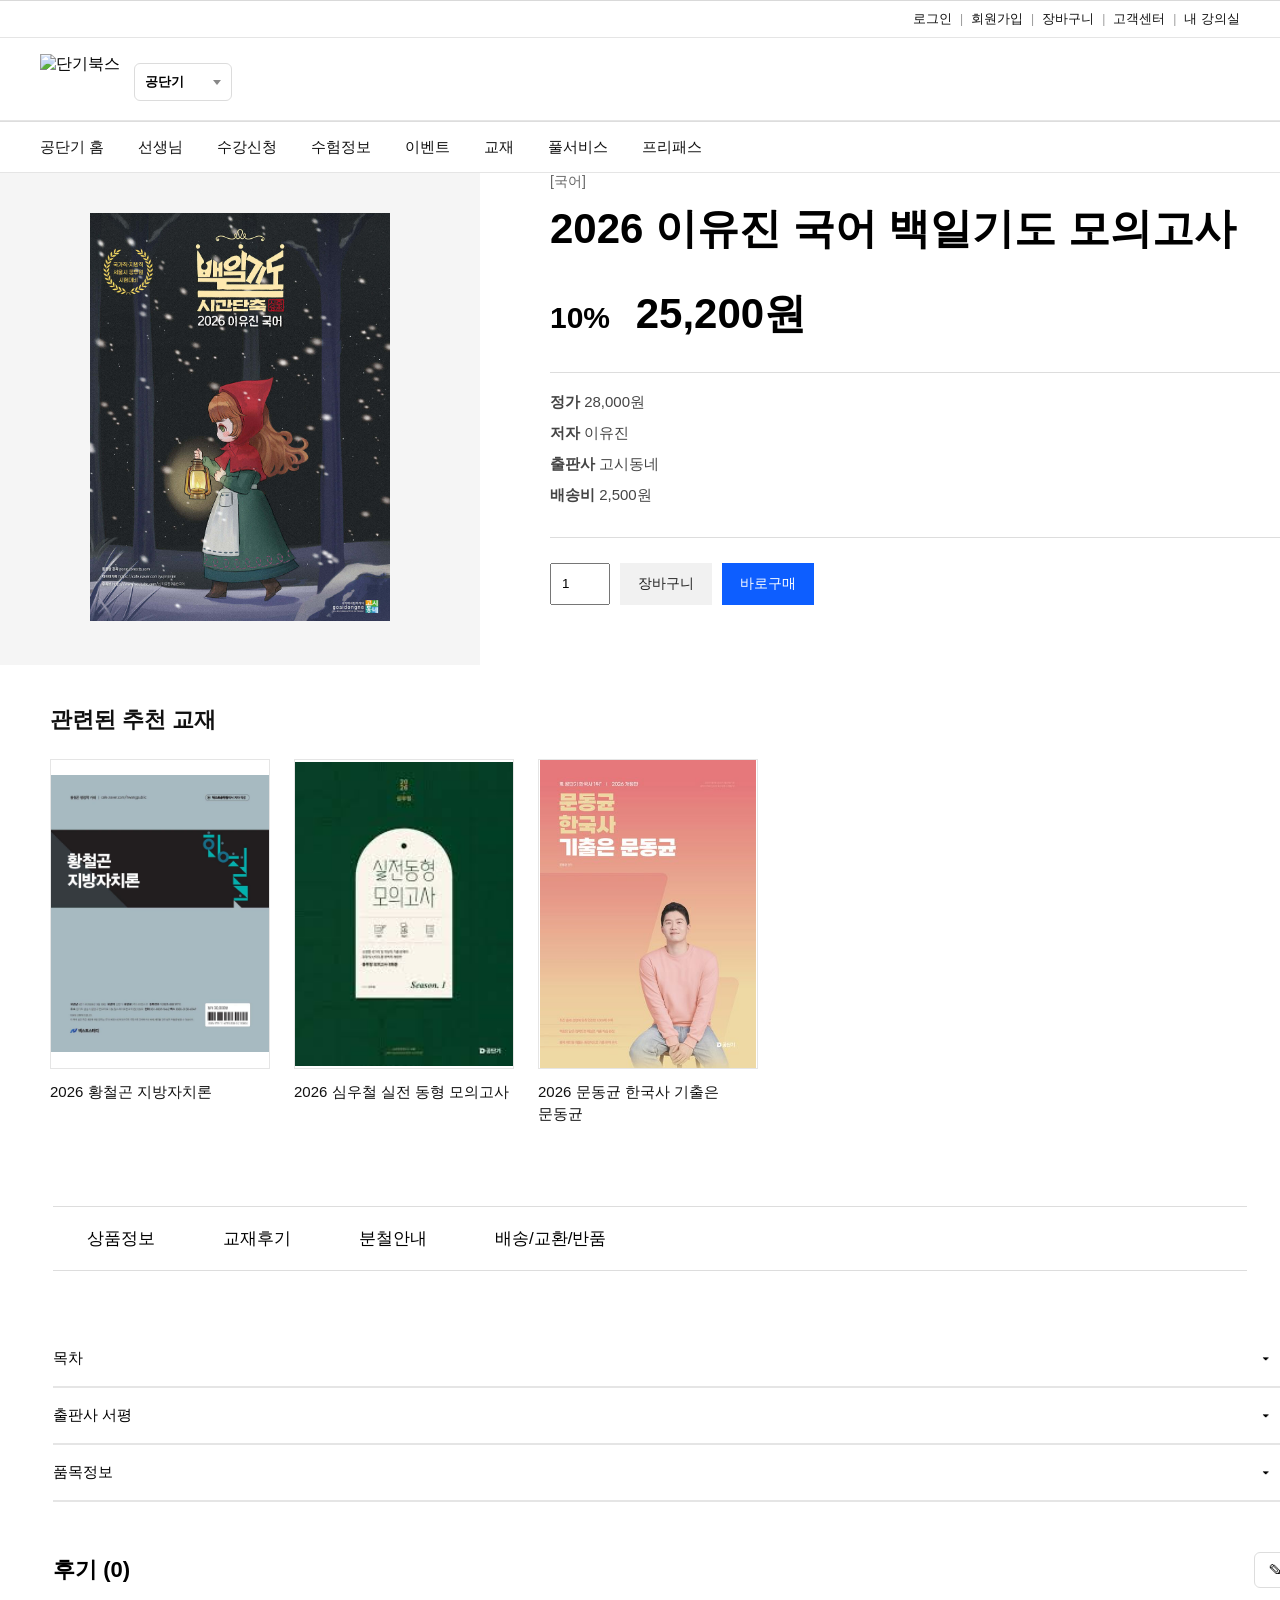
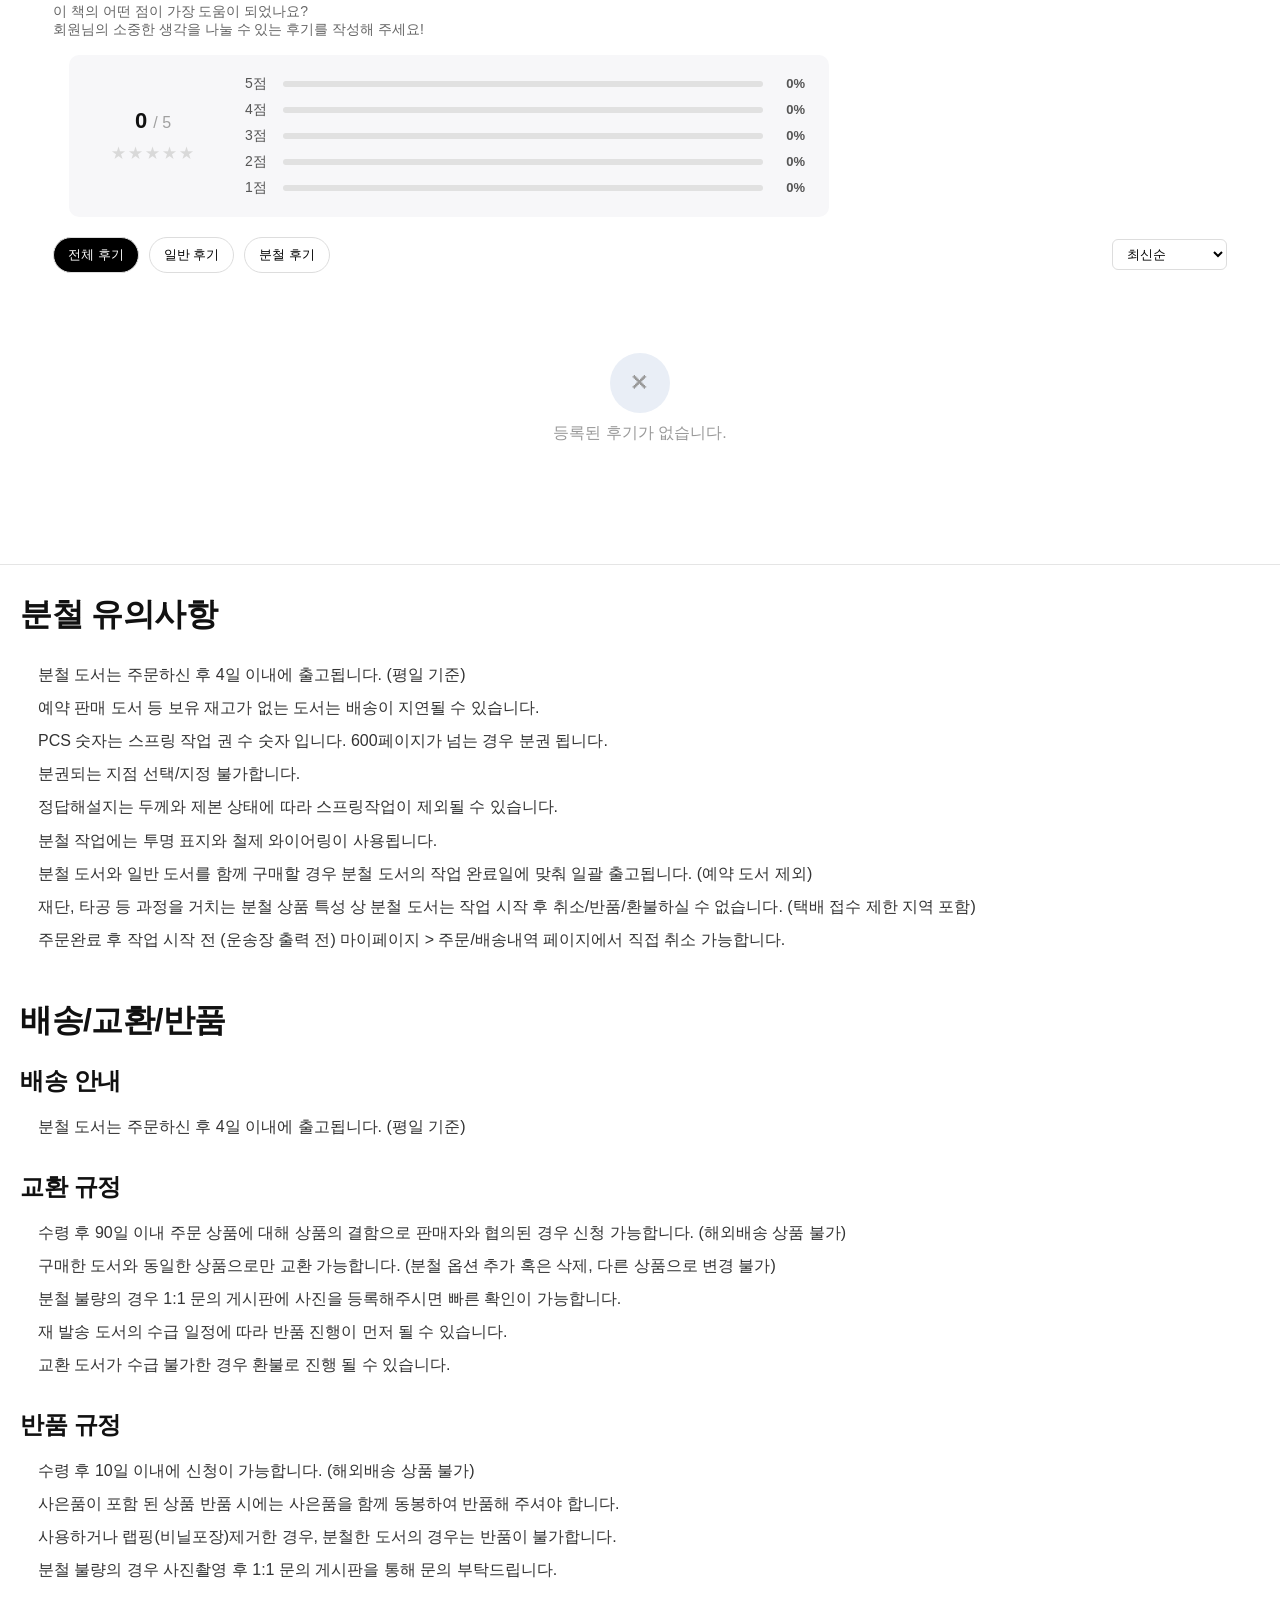
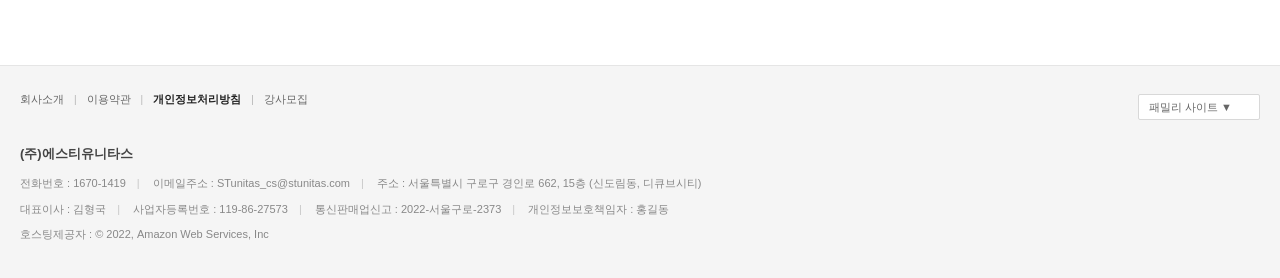
==== commit f02cfa54: "20260403" ====
--- a/sub.html
+++ b/sub.html
@@ -122,13 +122,6 @@
         </section>
 
         <section class="related-books">
-
-            <h3>관련된 추천 교재</h3>
-            <div class="related-list">
-                <div class="related-item">
-                    <img src="./img/book1.jpg" alt="관련 책 1">
-                    <p>2026 황철곤 지방자치론</p>
-
             <h2>관련된 추천 교재</h2>
 
             <div class="related-book-list">
@@ -139,7 +132,6 @@
                         </div>
                         <p>2026 황철곤 지방자치론</p>
                     </a>
-
                 </div>
 
                 <div class="related-book-item">
@@ -170,164 +162,14 @@
             </ul>
 
 
-            <div class="detail-content">
-                <h3>상품 상세정보</h3>
-                <p>
-                    이 교재는 공무원 국어 시험 대비를 위한 문제풀이형 교재입니다.<br>
-                    실전 감각을 익히고 시간 단축 훈련을 할 수 있도록 구성되어 있습니다.
-                </p>
-
-                <!-- 추가 시작 : 목차 -->
-                <div class="accordion">
-                    <div class="accordion-item active">
-                        <div class="accordion-header">목차</div>
-                        <div class="accordion-content" style="display: block;">
-                            01 실전 모의고사 1회<br>
-                            02 실전 모의고사 2회<br>
-                            03 실전 모의고사 3회<br>
-                            04 실전 모의고사 4회<br>
-                            05 실전 모의고사 5회<br>
-                            정답 및 해설
-                        </div>
-                    </div>
-
-                    <div class="accordion-item">
-                        <div class="accordion-header">교재 특징</div>
-                        <div class="accordion-content">
-                            실제 시험과 유사한 유형으로 구성되어 실전 감각을 높일 수 있으며,
-                            문제 풀이 속도와 정확도를 동시에 잡을 수 있도록 설계된 교재입니다.
-                        </div>
-                    </div>
-
-                    <div class="accordion-item">
-                        <div class="accordion-header">수강 대상</div>
-                        <div class="accordion-content">
-                            공무원 국어 시험을 준비하는 수험생,
-                            실전 모의고사 훈련이 필요한 수험생,
-                            시험 직전 마무리 교재가 필요한 분들에게 추천합니다.
-                        </div>
-                    </div>
-                </div>
-                <!-- 추가 끝 : 목차 -->
-
-                <!-- 추가 시작 : 리뷰 -->
-                <div class="review-area" style="margin-top: 70px;">
-                    <h3 style="font-size: 34px; margin-bottom: 25px;">리뷰</h3>
-
-                    <div class="review-box"
-                        style="border: 1px solid #e5e5e5; border-radius: 10px; padding: 24px; margin-bottom: 18px;">
-                        <p style="font-size: 18px; font-weight: 700; margin-bottom: 10px;">★★★★★</p>
-                        <p style="font-size: 16px; line-height: 1.8; color: #444;">
-                            문제 구성이 깔끔하고 해설도 잘 되어 있어서 실전 연습용으로 좋았습니다.
-                        </p>
-                    </div>
-
-                    <div class="review-box"
-                        style="border: 1px solid #e5e5e5; border-radius: 10px; padding: 24px;">
-                        <p style="font-size: 18px; font-weight: 700; margin-bottom: 10px;">★★★★☆</p>
-                        <p style="font-size: 16px; line-height: 1.8; color: #444;">
-                            시험 직전 감각 끌어올리기에 좋고, 시간 재고 풀기 괜찮았습니다.
-                        </p>
-                    </div>
-                </div>
-                <!-- 추가 끝 : 리뷰 -->
-
-                <!-- 추가 시작 : Q&A -->
-                <div class="qna-area" style="margin-top: 70px;">
-                    <h3 style="font-size: 34px; margin-bottom: 25px;">Q&amp;A</h3>
-
-                    <div class="qna-box"
-                        style="border-top: 1px solid #ddd; border-bottom: 1px solid #ddd; padding: 24px 0;">
-                        <p style="font-size: 17px; font-weight: 700; margin-bottom: 12px;">Q. 해설이 자세한 편인가요?</p>
-                        <p style="font-size: 16px; color: #444; line-height: 1.8;">
-                            A. 핵심 포인트 위주로 정리되어 있어 복습용으로 보기 좋습니다.
-                        </p>
-                    </div>
-
-                    <div class="qna-box" style="border-bottom: 1px solid #ddd; padding: 24px 0;">
-                        <p style="font-size: 17px; font-weight: 700; margin-bottom: 12px;">Q. 초시생도 사용 가능한가요?</p>
-                        <p style="font-size: 16px; color: #444; line-height: 1.8;">
-                            A. 기본 이론을 1회독 이상 끝낸 뒤 실전 훈련용으로 사용하는 걸 추천합니다.
-                        </p>
-                    </div>
-                </div>
-                <!-- 추가 끝 : Q&A -->
-
-                <!-- 추가 시작 : 배송/환불 -->
-                <div class="delivery-area" style="margin-top: 70px;">
-                    <h3 style="font-size: 34px; margin-bottom: 25px;">배송 / 환불 안내</h3>
-                    <p style="font-size: 18px; line-height: 1.9; color: #444;">
-                        평일 기준 주문 후 1~3일 이내 출고됩니다.<br>
-                        단순 변심에 의한 반품은 상품 수령 후 7일 이내 가능하며,
-                        상품 훼손 시 반품이 제한될 수 있습니다.
-                    </p>
-                </div>
-                <!-- 추가 끝 : 배송/환불 -->
-            </div>
-        </section>
-
-
             </p>
     </div>
     </section>
 
-
-
-    </div>
-
-
-    <!-- 추가 시작 : 푸터 -->
-    <footer>
-        <div class="container footer-inner">
-            <div class="footer-top">
-                <ul class="footer-menu">
-                    <li>회사소개</li>
-                    <li>이용약관</li>
-                    <li class="bold">개인정보처리방침</li>
-                    <li>청소년보호정책</li>
-                    <li>제휴문의</li>
-                </ul>
-
-                <div class="family-site-footer">
-                    <button class="family-site-btn">패밀리 사이트</button>
-                </div>
-            </div>
-
-            <p class="company">에스티유니타스</p>
-
-            <p class="company-info">
-                대표이사 : 홍길동 <span>|</span>
-                사업자등록번호 : 123-45-67890 <span>|</span>
-                통신판매업신고 : 제2026-서울강남-0000호<br>
-                주소 : 서울특별시 강남구 테헤란로 123 <span>|</span>
-                고객센터 : 1234-5678 <span>|</span>
-                이메일 : help@dangibooks.com
-            </p>
-        </div>
-    </footer>
-    <!-- 추가 끝 : 푸터 -->
-
-    <!-- 추가 시작 : 아코디언 스크립트 -->
-    <script>
-        document.querySelectorAll(".accordion-header").forEach(header => {
-            header.addEventListener("click", () => {
-                const item = header.parentElement;
-                const content = item.querySelector(".accordion-content");
-
-                item.classList.toggle("active");
-
-                if (content.style.display === "block") {
-                    content.style.display = "none";
-                } else {
-                    content.style.display = "block";
-                }
-            });
-        });
-    </script>
-    <!-- 추가 끝 : 아코디언 스크립트 -->
+    </div>
 
     <div class="detail-section">
-
+     <div class="container">
         <!-- 아코디언 -->
         <div class="accordion">
             <div class="accordion-item">
@@ -351,7 +193,7 @@
                 </div>
             </div>
         </div>
-
+    </div>
         <!-- 후기 -->
         <div class="review-section">
             <div class="container">
@@ -519,7 +361,6 @@
         </div>
     </footer>
 
-
 </body>
 
 </html>
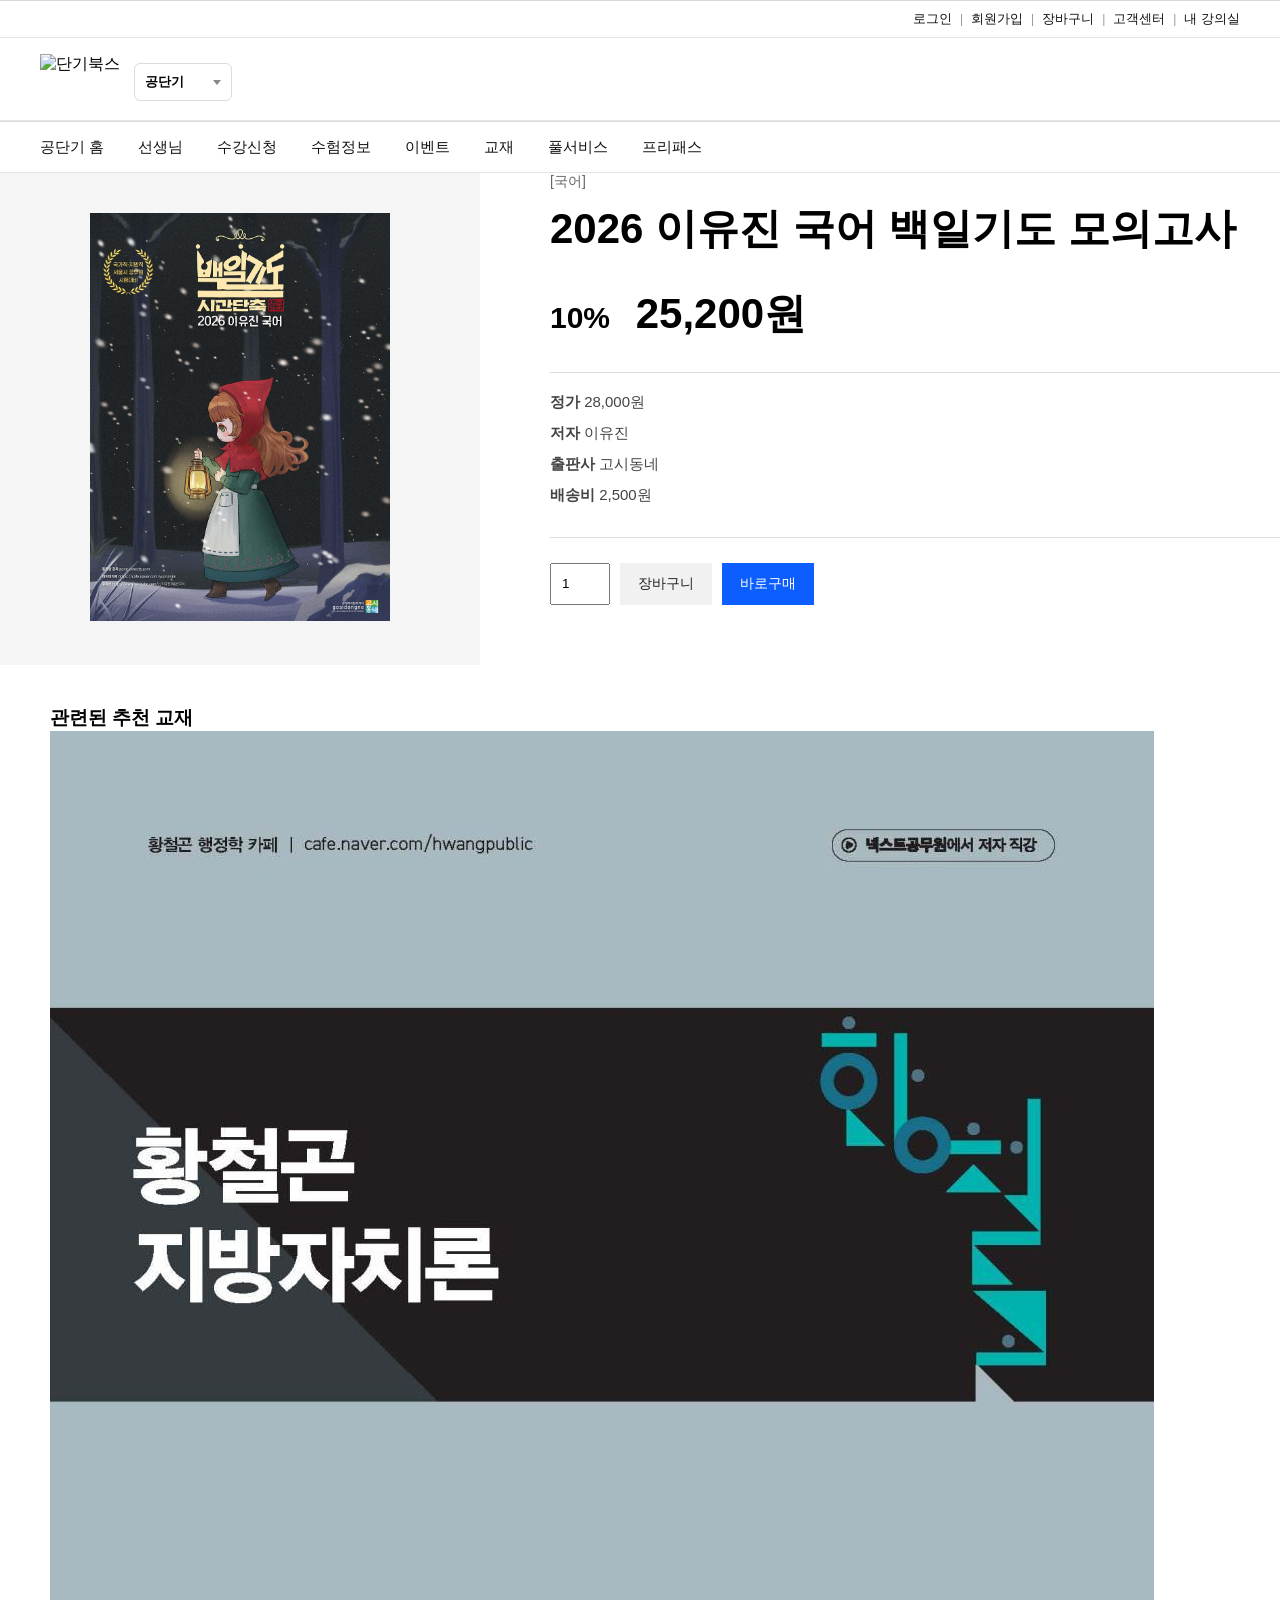
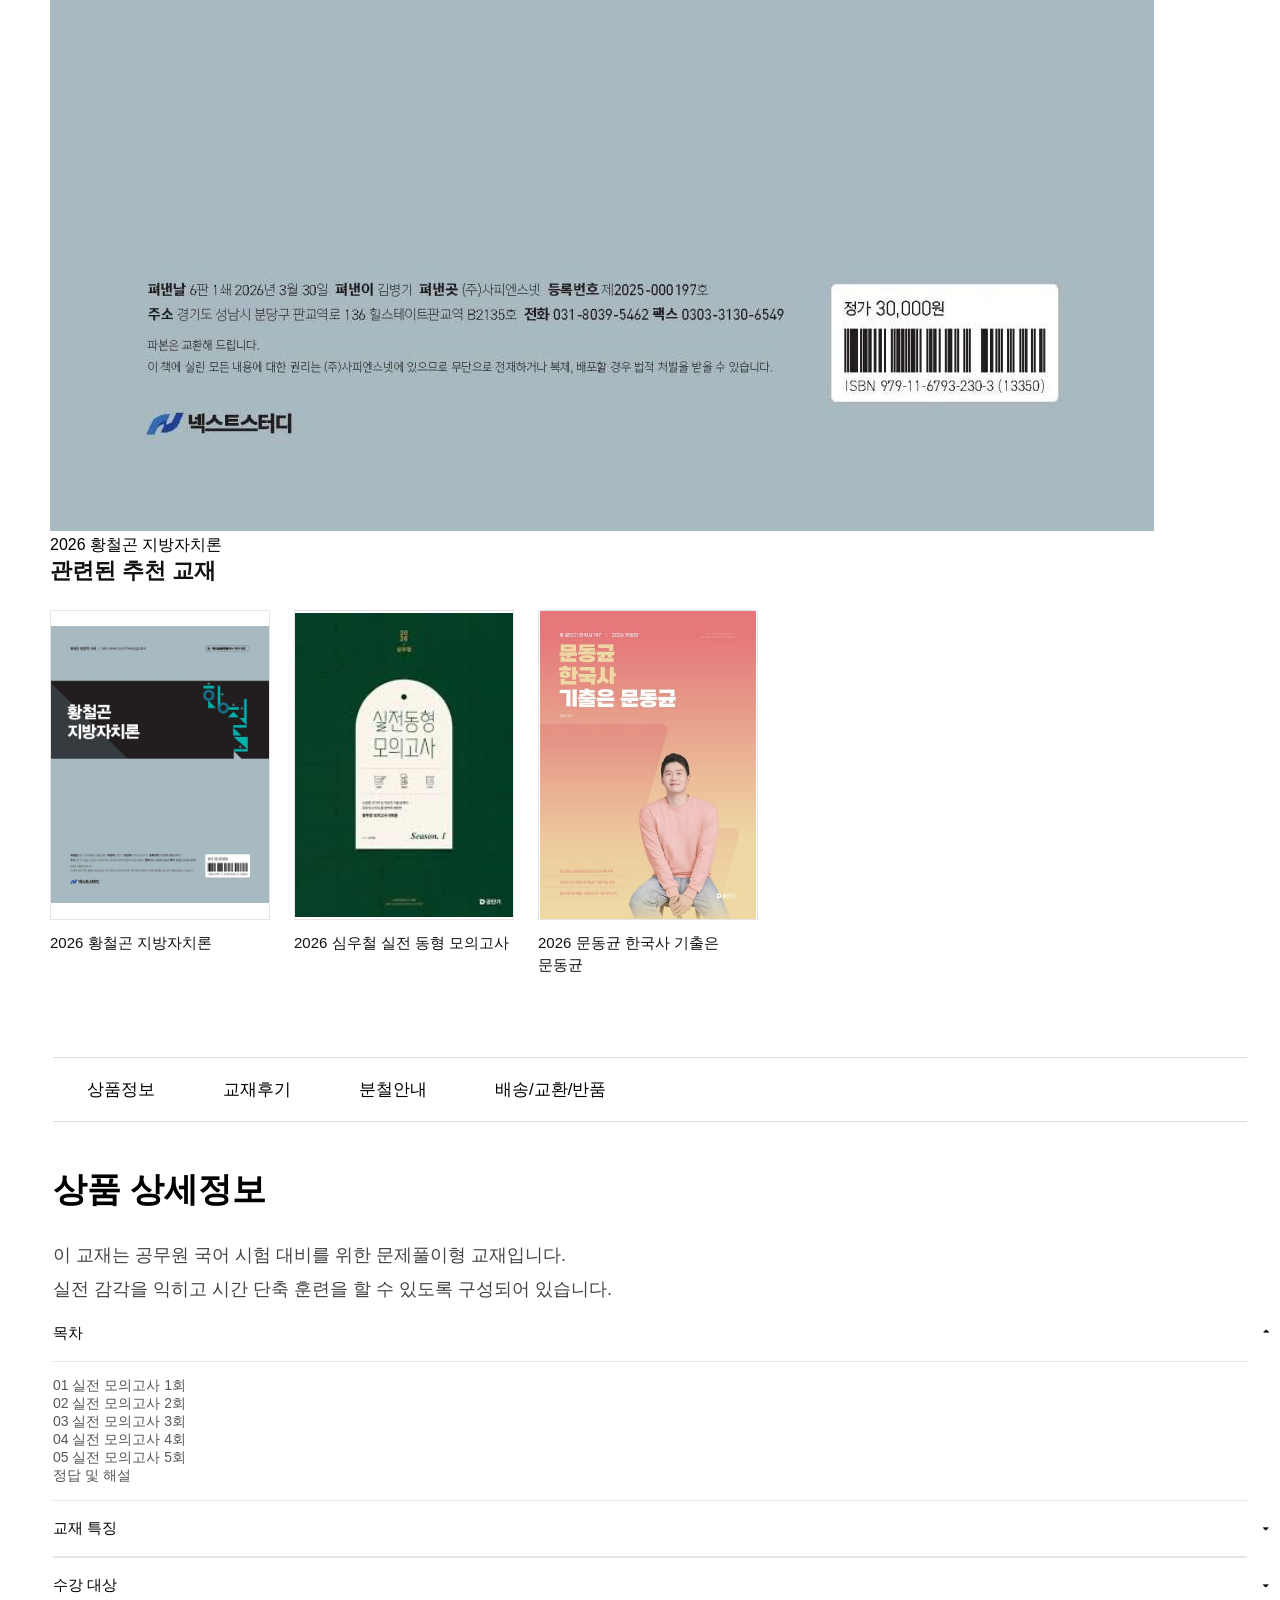
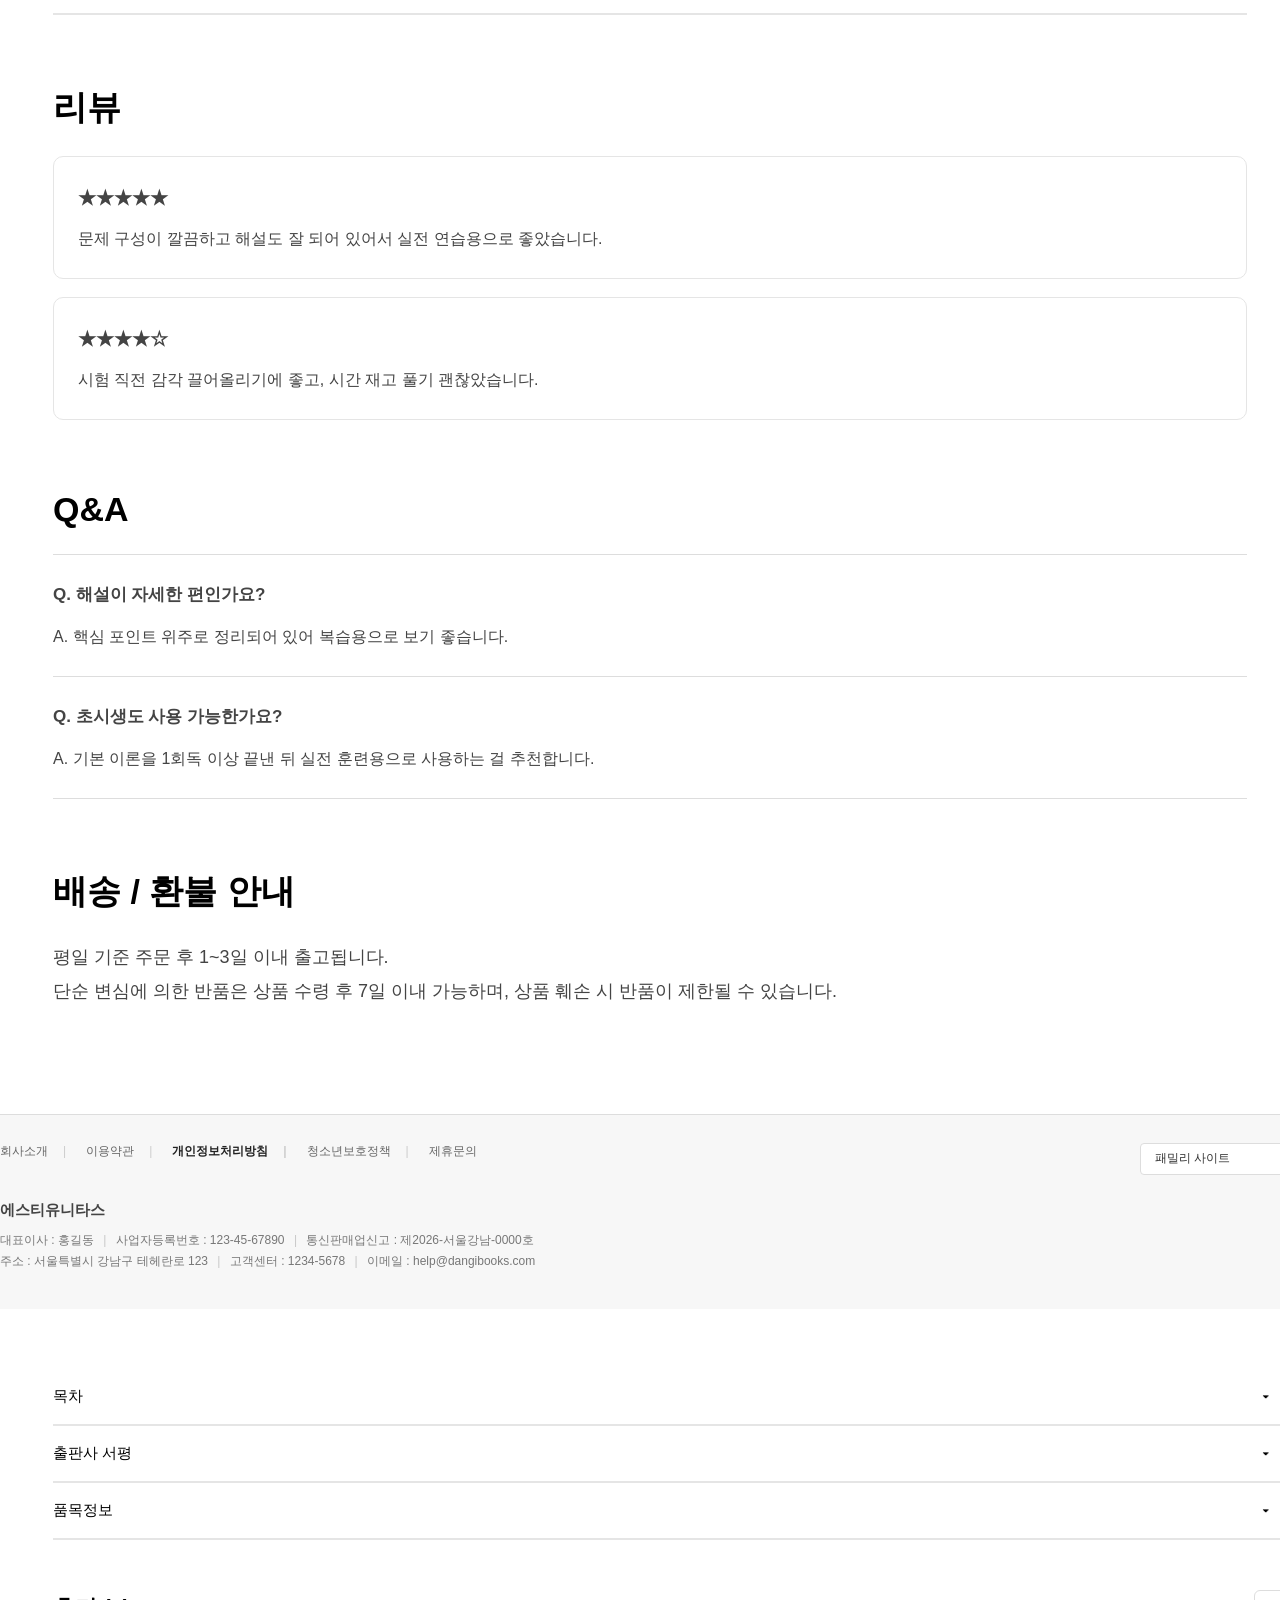
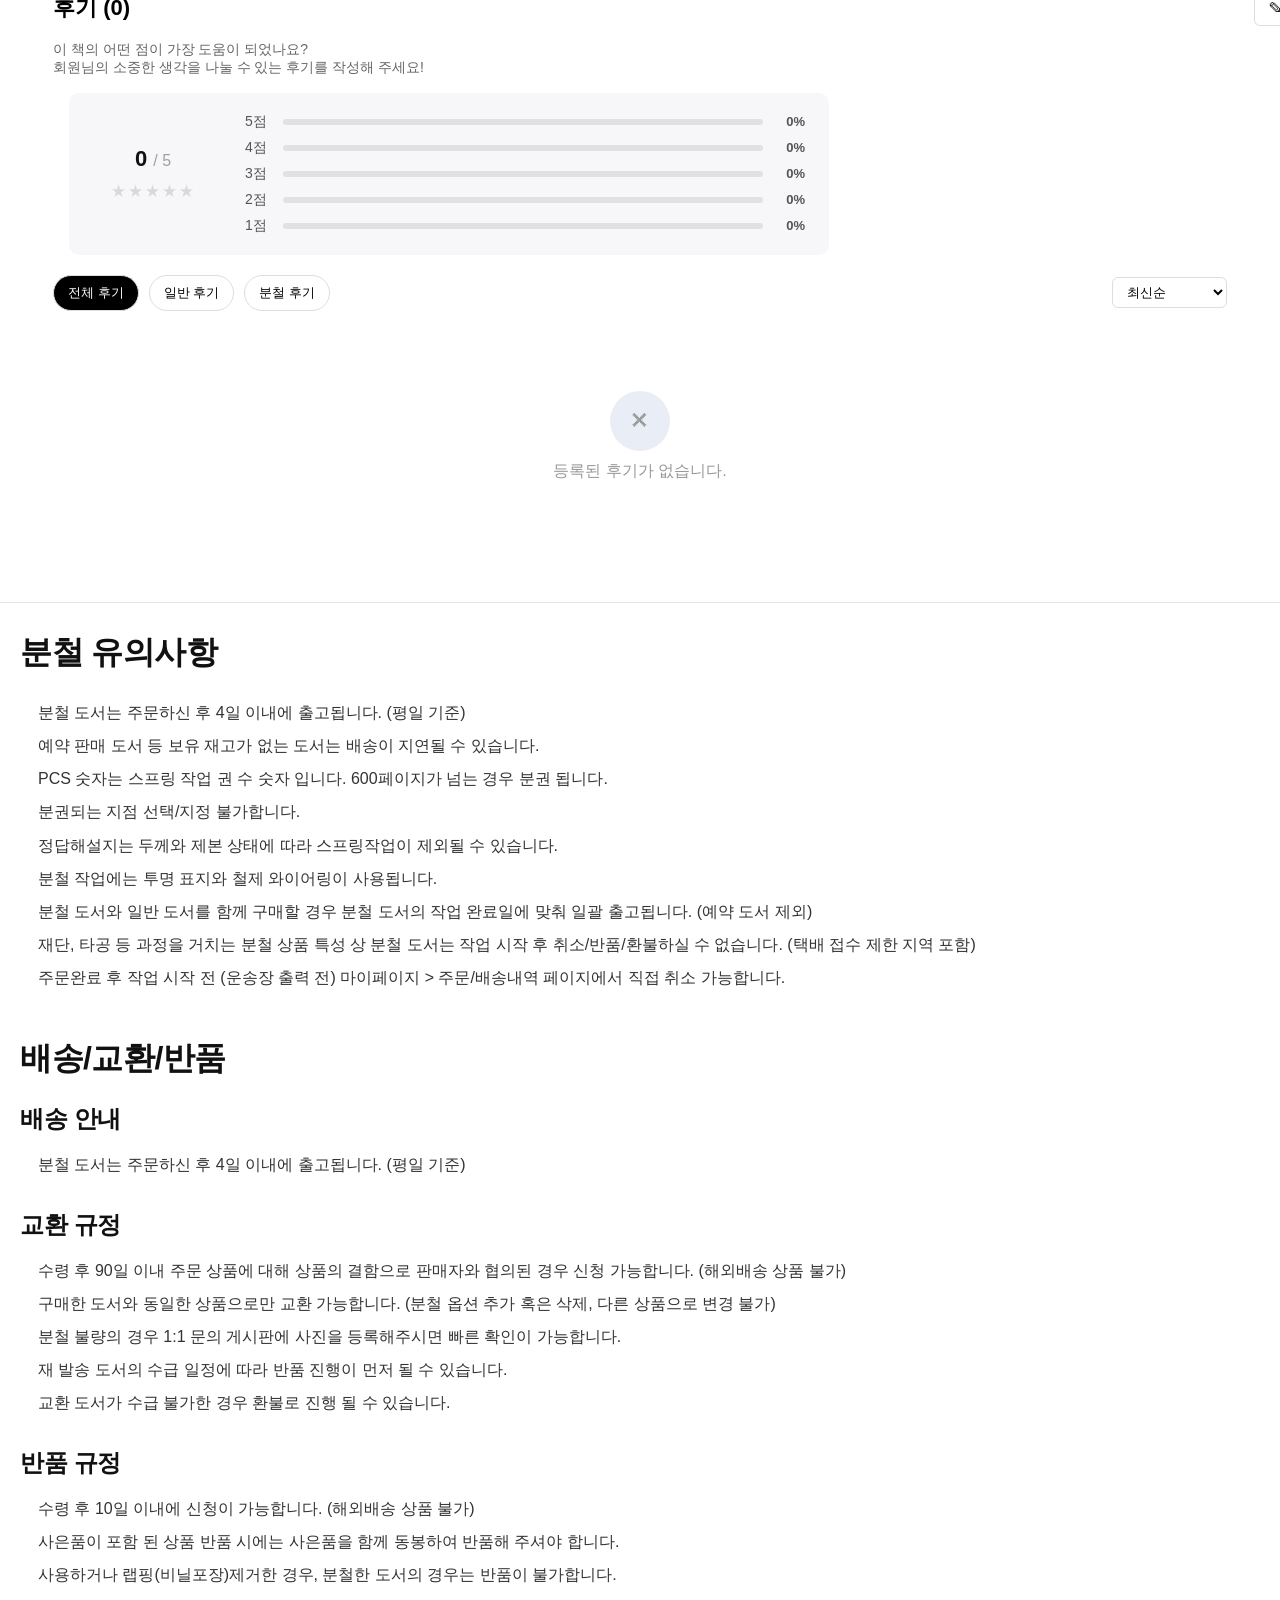
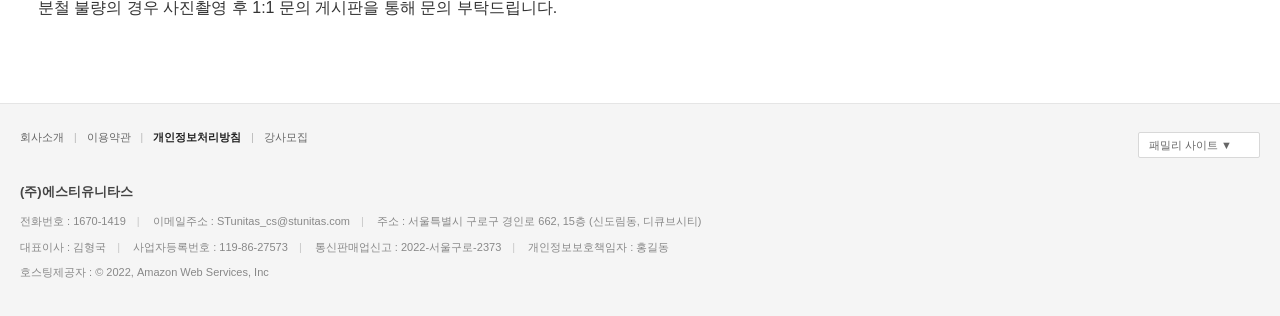
==== commit 48b34c0f: "Merge branch 'main' of https://github.com/dlwogh2134-netizen/bookstore12" ====
--- a/sub.html
+++ b/sub.html
@@ -122,6 +122,13 @@
         </section>
 
         <section class="related-books">
+
+            <h3>관련된 추천 교재</h3>
+            <div class="related-list">
+                <div class="related-item">
+                    <img src="./img/book1.jpg" alt="관련 책 1">
+                    <p>2026 황철곤 지방자치론</p>
+
             <h2>관련된 추천 교재</h2>
 
             <div class="related-book-list">
@@ -132,6 +139,7 @@
                         </div>
                         <p>2026 황철곤 지방자치론</p>
                     </a>
+
                 </div>
 
                 <div class="related-book-item">
@@ -162,11 +170,161 @@
             </ul>
 
 
+            <div class="detail-content">
+                <h3>상품 상세정보</h3>
+                <p>
+                    이 교재는 공무원 국어 시험 대비를 위한 문제풀이형 교재입니다.<br>
+                    실전 감각을 익히고 시간 단축 훈련을 할 수 있도록 구성되어 있습니다.
+                </p>
+
+                <!-- 추가 시작 : 목차 -->
+                <div class="accordion">
+                    <div class="accordion-item active">
+                        <div class="accordion-header">목차</div>
+                        <div class="accordion-content" style="display: block;">
+                            01 실전 모의고사 1회<br>
+                            02 실전 모의고사 2회<br>
+                            03 실전 모의고사 3회<br>
+                            04 실전 모의고사 4회<br>
+                            05 실전 모의고사 5회<br>
+                            정답 및 해설
+                        </div>
+                    </div>
+
+                    <div class="accordion-item">
+                        <div class="accordion-header">교재 특징</div>
+                        <div class="accordion-content">
+                            실제 시험과 유사한 유형으로 구성되어 실전 감각을 높일 수 있으며,
+                            문제 풀이 속도와 정확도를 동시에 잡을 수 있도록 설계된 교재입니다.
+                        </div>
+                    </div>
+
+                    <div class="accordion-item">
+                        <div class="accordion-header">수강 대상</div>
+                        <div class="accordion-content">
+                            공무원 국어 시험을 준비하는 수험생,
+                            실전 모의고사 훈련이 필요한 수험생,
+                            시험 직전 마무리 교재가 필요한 분들에게 추천합니다.
+                        </div>
+                    </div>
+                </div>
+                <!-- 추가 끝 : 목차 -->
+
+                <!-- 추가 시작 : 리뷰 -->
+                <div class="review-area" style="margin-top: 70px;">
+                    <h3 style="font-size: 34px; margin-bottom: 25px;">리뷰</h3>
+
+                    <div class="review-box"
+                        style="border: 1px solid #e5e5e5; border-radius: 10px; padding: 24px; margin-bottom: 18px;">
+                        <p style="font-size: 18px; font-weight: 700; margin-bottom: 10px;">★★★★★</p>
+                        <p style="font-size: 16px; line-height: 1.8; color: #444;">
+                            문제 구성이 깔끔하고 해설도 잘 되어 있어서 실전 연습용으로 좋았습니다.
+                        </p>
+                    </div>
+
+                    <div class="review-box"
+                        style="border: 1px solid #e5e5e5; border-radius: 10px; padding: 24px;">
+                        <p style="font-size: 18px; font-weight: 700; margin-bottom: 10px;">★★★★☆</p>
+                        <p style="font-size: 16px; line-height: 1.8; color: #444;">
+                            시험 직전 감각 끌어올리기에 좋고, 시간 재고 풀기 괜찮았습니다.
+                        </p>
+                    </div>
+                </div>
+                <!-- 추가 끝 : 리뷰 -->
+
+                <!-- 추가 시작 : Q&A -->
+                <div class="qna-area" style="margin-top: 70px;">
+                    <h3 style="font-size: 34px; margin-bottom: 25px;">Q&amp;A</h3>
+
+                    <div class="qna-box"
+                        style="border-top: 1px solid #ddd; border-bottom: 1px solid #ddd; padding: 24px 0;">
+                        <p style="font-size: 17px; font-weight: 700; margin-bottom: 12px;">Q. 해설이 자세한 편인가요?</p>
+                        <p style="font-size: 16px; color: #444; line-height: 1.8;">
+                            A. 핵심 포인트 위주로 정리되어 있어 복습용으로 보기 좋습니다.
+                        </p>
+                    </div>
+
+                    <div class="qna-box" style="border-bottom: 1px solid #ddd; padding: 24px 0;">
+                        <p style="font-size: 17px; font-weight: 700; margin-bottom: 12px;">Q. 초시생도 사용 가능한가요?</p>
+                        <p style="font-size: 16px; color: #444; line-height: 1.8;">
+                            A. 기본 이론을 1회독 이상 끝낸 뒤 실전 훈련용으로 사용하는 걸 추천합니다.
+                        </p>
+                    </div>
+                </div>
+                <!-- 추가 끝 : Q&A -->
+
+                <!-- 추가 시작 : 배송/환불 -->
+                <div class="delivery-area" style="margin-top: 70px;">
+                    <h3 style="font-size: 34px; margin-bottom: 25px;">배송 / 환불 안내</h3>
+                    <p style="font-size: 18px; line-height: 1.9; color: #444;">
+                        평일 기준 주문 후 1~3일 이내 출고됩니다.<br>
+                        단순 변심에 의한 반품은 상품 수령 후 7일 이내 가능하며,
+                        상품 훼손 시 반품이 제한될 수 있습니다.
+                    </p>
+                </div>
+                <!-- 추가 끝 : 배송/환불 -->
+            </div>
+        </section>
+
+
             </p>
     </div>
     </section>
 
+
+
     </div>
+
+
+    <!-- 추가 시작 : 푸터 -->
+    <footer>
+        <div class="container footer-inner">
+            <div class="footer-top">
+                <ul class="footer-menu">
+                    <li>회사소개</li>
+                    <li>이용약관</li>
+                    <li class="bold">개인정보처리방침</li>
+                    <li>청소년보호정책</li>
+                    <li>제휴문의</li>
+                </ul>
+
+                <div class="family-site-footer">
+                    <button class="family-site-btn">패밀리 사이트</button>
+                </div>
+            </div>
+
+            <p class="company">에스티유니타스</p>
+
+            <p class="company-info">
+                대표이사 : 홍길동 <span>|</span>
+                사업자등록번호 : 123-45-67890 <span>|</span>
+                통신판매업신고 : 제2026-서울강남-0000호<br>
+                주소 : 서울특별시 강남구 테헤란로 123 <span>|</span>
+                고객센터 : 1234-5678 <span>|</span>
+                이메일 : help@dangibooks.com
+            </p>
+        </div>
+    </footer>
+    <!-- 추가 끝 : 푸터 -->
+
+    <!-- 추가 시작 : 아코디언 스크립트 -->
+    <script>
+        document.querySelectorAll(".accordion-header").forEach(header => {
+            header.addEventListener("click", () => {
+                const item = header.parentElement;
+                const content = item.querySelector(".accordion-content");
+
+                item.classList.toggle("active");
+
+                if (content.style.display === "block") {
+                    content.style.display = "none";
+                } else {
+                    content.style.display = "block";
+                }
+            });
+        });
+    </script>
+    <!-- 추가 끝 : 아코디언 스크립트 -->
 
     <div class="detail-section">
      <div class="container">
@@ -361,6 +519,7 @@
         </div>
     </footer>
 
+
 </body>
 
 </html>
